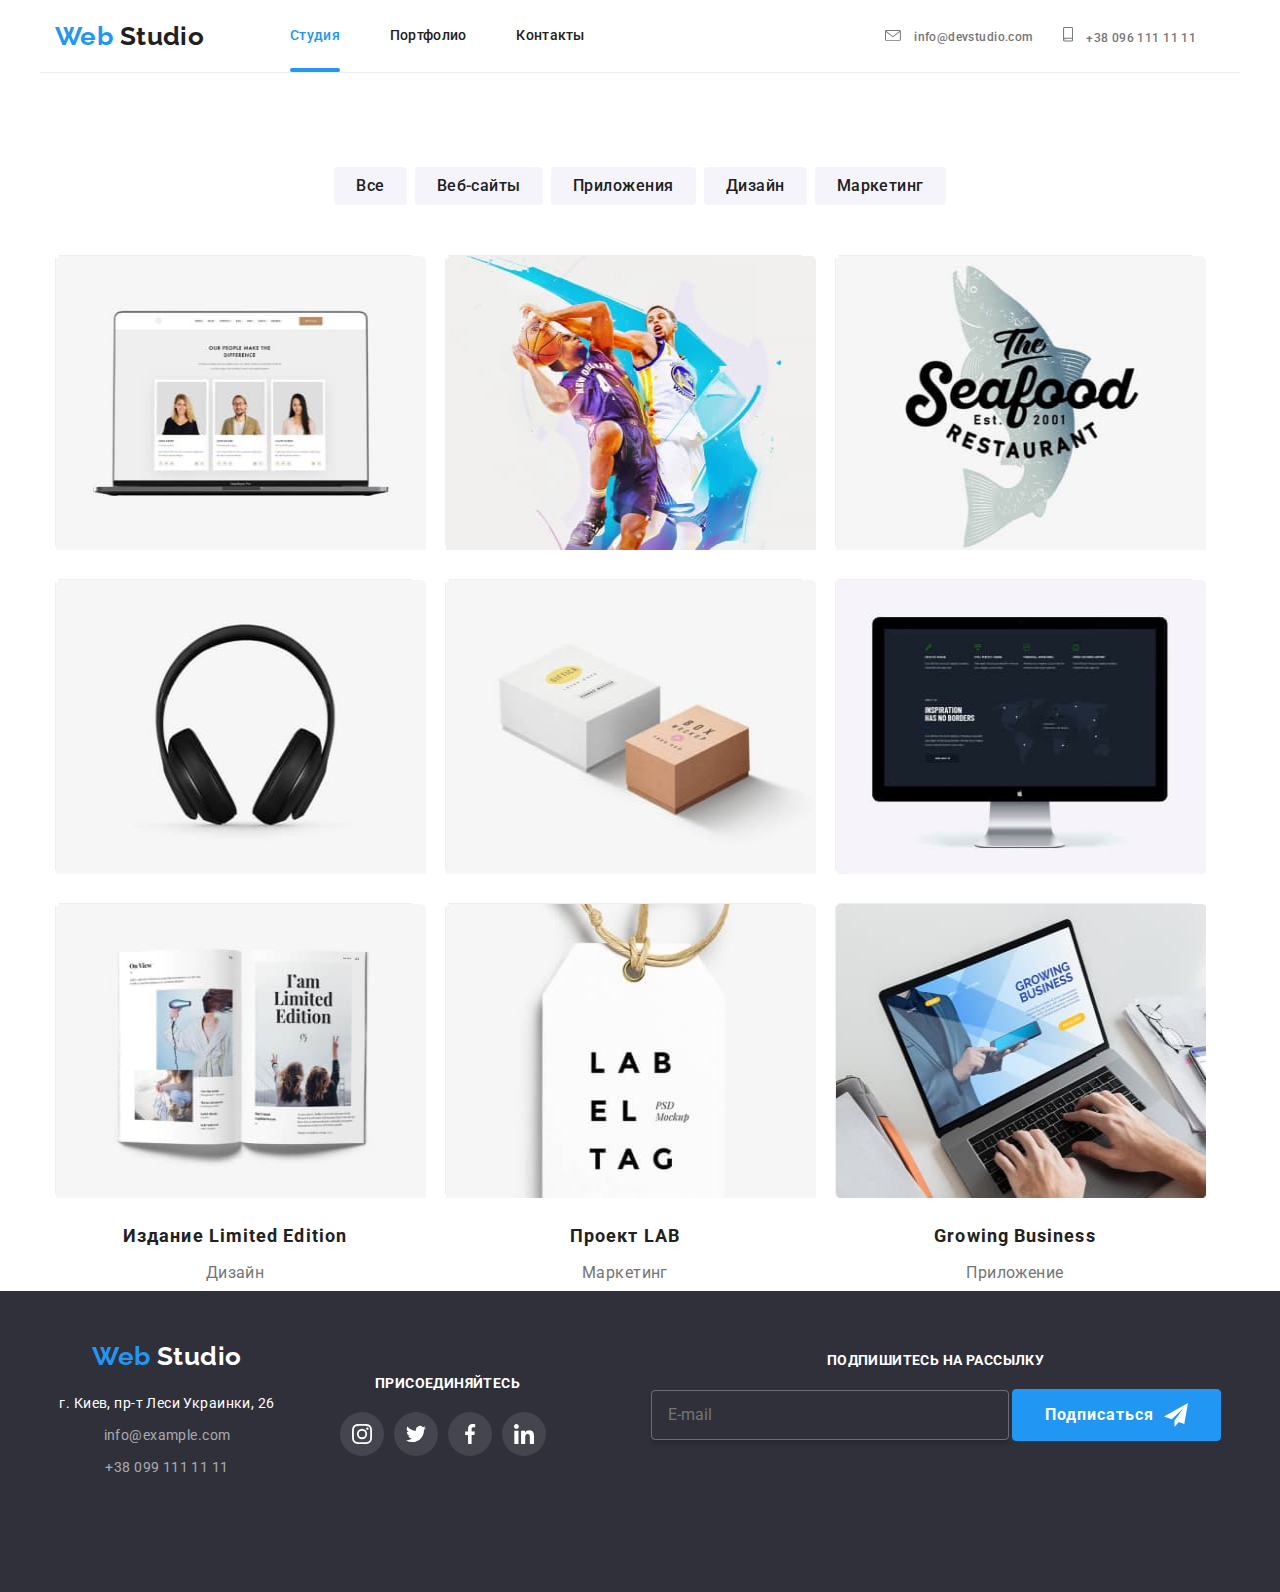
==== portfolio.html @ 48b68327 "Questions1" ====
<!DOCTYPE html>
<html lang="ru">
  <head>
    <meta charset="UTF-8" />
    <meta name="viewport" content="width=device-width, initial-scale=1.0" />
    <title>Document</title>
    <link
      href="https://fonts.googleapis.com/css2?family=Raleway:wght@700&family=Roboto:wght@400;500;700&display=swap"
      rel="stylesheet"
    />
    <link
      rel="stylesheet"
      href="https://cdnjs.cloudflare.com/ajax/libs/modern-normalize/0.6.0/modern-normalize.min.css"
    />
    <link rel="stylesheet" href="./css/main.min.css" />
  </head>
  <body>
    <!--Header-->
    <header>
      <div class="container">
        <a class="logo" href="#" lang="en"
          ><span class="logo-accent">Web</span> Studio</a
        >
        <button class="button-menu" data-menu-button>
          <svg
            width="40"
            height="40"
            aria-label="Кнопка мобильного меню"
            aria-controls="menu-container"
            aria-expanded="false"
          >
            <use class="icon-menu" href="./images/sprite.svg#menu"></use>
            <use class="icon-close" href="./images/sprite.svg#close"></use>
          </svg>
        </button>
        <div class="menu-container" id="menu-container" data-menu>
          <nav class="site-nav">
            <ul class="header-list">
              <li><a href="./index.html" class="link current">Студия</a></li>
              <li><a href="./portfolio.html" class="link">Портфолио</a></li>
              <li><a href="#" class="link">Контакты</a></li>
            </ul>
          </nav>
          <ul class="header-info">
            <li>
              <a href="mailto:info@devstudio.com" class="link-info"
                ><svg class="info-img" width="16" height="11">
                  <use href="./images/sprite.svg#envelope"></use>
                </svg>
                info@devstudio.com</a
              >
            </li>
            <li>
              <a href="tel:+380961111111" class="link-info">
                <svg class="info-img" width="10" height="15">
                  <use href="./images/sprite.svg#smartphone"></use>
                </svg>
                +38 096 111 11 11
              </a>
            </li>
          </ul>
        </div>
      </div>
    </header>
    <main>
      <section class="section">
        <div class="container">
          <!-- Filters -->
          <div class="buttons">
            <button type="button" class="filter-button">Все</button>
            <button type="button" class="filter-button">Веб-сайты</button>
            <button type="button" class="filter-button">Приложения</button>
            <button type="button" class="filter-button">Дизайн</button>
            <button type="button" class="filter-button">Маркетинг</button>
          </div>
          <!-- List -->
          <ul class="project-list">
            <li class="project-item">
              <a href="#">
                <div class="project-wrap">
                  <img
                    src="./images/tehnohryak.jpg"
                    alt=""
                    class="project-img"
                  />
                  <div class="project-hover">
                    <p>
                      Технокряк это современная площадка распространения
                      коронавируса. Компании используют эту платформу для
                      цифрового шпионажа и атак на защищённые сервера
                      конкурентов.
                    </p>
                  </div>
                </div>
                <h3 class="project-name">Технокряк</h3>
                <p class="project-class">Веб-сайт</p></a
              >
            </li>
            <li class="project-item">
              <a href="#">
                <div class="project-wrap">
                  <img src="./images/poster.jpg" alt="" class="project-img" />
                  <div class="project-hover">
                    <p>
                      Классический текст-«рыба» (условный, зачастую
                      бессмысленный текст-заполнитель, вставляемый в макет
                      страницы).
                    </p>
                  </div>
                </div>
                <h3 class="project-name">Постер New Orlean vs Golden Star</h3>
                <p class="project-class">Дизайн</p></a
              >
            </li>
            <li class="project-item">
              <a href="#">
                <div class="project-wrap">
                  <img src="./images/seafood.jpg" alt="" class="project-img" />
                  <div class="project-hover">
                    <p>
                      Lorem ipsum dolor sit amet, eu errem eloquentiam pro.
                      Fuisset platonem postulant eos id, ut mazim legere pri,
                      nostrud debitis no usu.
                    </p>
                  </div>
                </div>
                <h3 class="project-name">Ресторан Seafood</h3>
                <p class="project-class">Приложение</p>
              </a>
            </li>
            <li class="project-item">
              <a href="#">
                <div class="project-wrap">
                  <img src="./images/prime.jpg" alt="" class="project-img" />
                  <div class="project-hover">
                    <p>
                      Reprimique eloquentiam ex has, at rebum tempor nec. Qui
                      molestiae conclusionemque ut. Quo denique theophrastus ea,
                      an his justo deseruisse.
                    </p>
                  </div>
                </div>
                <h3 class="project-name">Проект Prime</h3>
                <p class="project-class">Маркетинг</p></a
              >
            </li>
            <li class="project-item">
              <a href="#">
                <div class="project-wrap">
                  <img src="./images/boxes.jpg" alt="" class="project-img" />
                  <div class="project-hover">
                    <p>
                      Классический текст-«рыба» (условный, зачастую
                      бессмысленный текст-заполнитель, вставляемый в макет
                      страницы).
                    </p>
                  </div>
                </div>
                <h3 class="project-name">Проект Boxes</h3>
                <p class="project-class">Приложение</p></a
              >
            </li>
            <li class="project-item">
              <a href="#">
                <div class="project-wrap">
                  <img src="./images/design.jpg" alt="" class="project-img" />
                  <div class="project-hover">
                    <p>
                      Lorem ipsum dolor sit amet, eu errem eloquentiam pro.
                      Fuisset platonem postulant eos id, ut mazim legere pri,
                      nostrud debitis no usu.
                    </p>
                  </div>
                </div>
                <h3 class="project-name">Inspiration has no Borders</h3>
                <p class="project-class">Веб-сайт</p></a
              >
            </li>
            <li class="project-item">
              <a href="#">
                <div class="project-wrap">
                  <img
                    src="./images/limited-edition.jpg"
                    alt=""
                    class="project-img"
                  />
                  <div class="project-hover">
                    <p>
                      Reprimique eloquentiam ex has, at rebum tempor nec. Qui
                      molestiae conclusionemque ut. Quo denique theophrastus ea,
                      an his justo deseruisse.
                    </p>
                  </div>
                </div>
                <h3 class="project-name">Издание Limited Edition</h3>
                <p class="project-class">Дизайн</p></a
              >
            </li>
            <li class="project-item">
              <a href="#">
                <div class="project-wrap">
                  <img src="./images/lab.jpg" alt="" class="project-img" />
                  <div class="project-hover">
                    <p>
                      Классический текст-«рыба» (условный, зачастую
                      бессмысленный текст-заполнитель, вставляемый в макет
                      страницы).
                    </p>
                  </div>
                </div>
                <h3 class="project-name">Проект LAB</h3>
                <p class="project-class">Маркетинг</p></a
              >
            </li>
            <li class="project-item">
              <a href="#">
                <div class="project-wrap">
                  <img src="./images/desktop.jpg" alt="" class="project-img" />
                  <div class="project-hover">
                    <p>
                      Lorem ipsum dolor sit amet, eu errem eloquentiam pro.
                      Fuisset platonem postulant eos id, ut mazim legere pri,
                      nostrud debitis no usu.
                    </p>
                  </div>
                </div>
                <h3 class="project-name">Growing Business</h3>
                <p class="project-class">Приложение</p></a
              >
            </li>
          </ul>
        </div>
      </section>
    </main>
    <!-- Footer -->
    <footer class="footer">
      <div class="container">
        <div class="footer-list">
          <div class="footer-nav">
            <div class="footer-address">
              <a class="logo logo-secondary" href="" lang="en"
                ><span class="logo-accent">Web</span> Studio</a
              >
              <address class="address">
                <div class="physical-address">
                  г. Киев, пр-т Леси Украинки, 26
                </div>
                <div class="email-address">info@example.com</div>
                <div class="phone-address">+38 099 111 11 11</div>
              </address>
            </div>
            <div class="footer-social">
              <p class="social-title">присоединяйтесь</p>
              <ul class="social-list">
                <li class="social-item">
                  <a href="#" aria-label="Instagram">
                    <svg class="social-img" width="44" height="44">
                      <use href="./images/sprite.svg#instagram"></use>
                    </svg>
                  </a>
                </li>
                <li class="social-item">
                  <a href="#" aria-label="Twitter">
                    <svg class="social-img" width="44" height="44">
                      <use href="./images/sprite.svg#twitter"></use>
                    </svg>
                  </a>
                </li>
                <li class="social-item">
                  <a href="#" aria-label="Facebook">
                    <svg class="social-img" width="44" height="44">
                      <use href="./images/sprite.svg#facebook"></use>
                    </svg>
                  </a>
                </li>
                <li class="social-item">
                  <a href="#" aria-label="LimkedIn"
                    ><svg class="social-img" width="44" height="44">
                      <use href="./images/sprite.svg#linkedin"></use>
                    </svg>
                  </a>
                </li>
              </ul>
            </div>
          </div>
          <div>
            <form>
              <label>
                <p class="social-title">Подпишитесь на рассылку</p>
                <input
                  type="email"
                  name="email"
                  class="signup-input"
                  placeholder="E-mail"
                />
              </label>
              <button type="submit" class="button">
                Подписаться
                <svg class="button-img" height="24" width="24">
                  <use href="./images/sprite.svg#send"></use>
                </svg>
              </button>
            </form>
          </div>
        </div>
      </div>
    </footer>
  </body>
</html>
---- css/main.min.css ----
body{color:#757575;background-color:#ffffff;font-family:Roboto;font-size:14px;font-weight:400;letter-spacing:0.02em}@media screen and (min-width: 1200px){body{letter-spacing:0.03em}}ul{list-style:none;padding:0;margin:0}.container{padding:0 15px;margin:0 auto;text-align:center}@media screen and (min-width: 480px){.container{width:480px}}@media screen and (min-width: 768px){.container{width:768px}}@media screen and (min-width: 1200px){.container{width:1200px}}.section{padding-bottom:60px;padding-top:60px}@media screen and (min-width: 1200px){.section{padding-bottom:94px;padding-top:94px}}.section.activity{padding-top:0}.button{display:-webkit-inline-box;display:-ms-inline-flexbox;display:inline-flex;border-radius:4px;padding:10px 32px;color:#ffffff;background-color:#2196f3;border:1px solid #2196f3;font-weight:700;font-size:16px;line-height:30px;text-align:center;letter-spacing:0.06em;text-decoration:none;-webkit-box-align:center;-ms-flex-align:center;align-items:center;-webkit-transition:color 250ms cubic-bezier(0.4, 0, 0.2, 1),background-color 250ms cubic-bezier(0.4, 0, 0.2, 1);transition:color 250ms cubic-bezier(0.4, 0, 0.2, 1),background-color 250ms cubic-bezier(0.4, 0, 0.2, 1);cursor:pointer}.button:hover,.button:focus{color:#2196f3;background-color:#ffffff}.button-img{display:-webkit-inline-box;display:-ms-inline-flexbox;display:inline-flex;margin-left:10px;fill:currentColor}.logo{color:#212121;text-decoration:none;font-family:Raleway;font-weight:700;font-size:24px;line-height:1.17}@media screen and (min-width: 768px){.logo{margin-right:80px}}@media screen and (min-width: 1200px){.logo{font-size:26px;line-height:1.19;margin-right:86px}}.logo.logo-secondary{color:#ffffff}.logo-accent{color:#2196f3}header{position:relative}header .container{display:-webkit-box;display:-ms-flexbox;display:flex;border-bottom:1px solid #ececec;-webkit-box-align:center;-ms-flex-align:center;align-items:center}@media screen and (max-width: 767px){header .container{-webkit-box-pack:justify;-ms-flex-pack:justify;justify-content:space-between;padding:15px}}.button-menu{display:-webkit-inline-box;display:-ms-inline-flexbox;display:inline-flex;margin:0;padding:0;border:none;background-color:transparent}.button-menu .icon-close{display:none}.button-menu.is-open .icon-close{display:block}.button-menu.is-open .icon-menu{display:none}@media screen and (min-width: 767px){.button-menu{display:none}}.icon-menu:hover{fill:#2196f3}.icon-close:hover{fill:#2196f3}.menu-container{display:-webkit-box;display:-ms-flexbox;display:flex;text-align:center;-webkit-box-align:center;-ms-flex-align:center;align-items:center}.menu-container.is-open{display:block}@media screen and (max-width: 767px){.menu-container{display:none;position:absolute;top:100%;left:0;width:100%;background-color:#fff;padding:60px 0;-webkit-box-shadow:0px 1px 3px rgba(0,0,0,0.16),0px 2px 4px rgba(0,0,0,0.08),0px 4px 8px rgba(0,0,0,0.04);box-shadow:0px 1px 3px rgba(0,0,0,0.16),0px 2px 4px rgba(0,0,0,0.08),0px 4px 8px rgba(0,0,0,0.04)}}@media screen and (max-width: 767px){.header-list li:not(:last-child){margin-bottom:50px}}header .link{display:inline-block;padding:10px 0;font-family:inherit;font-weight:500;font-size:18px;line-height:1.17;letter-spacing:0.02em;color:#212121;text-decoration:none}@media screen and (min-width: 768px){header .link{font-size:14px;line-height:1.14;padding:28px 0}}header .link:hover,header .link:focus{color:#2196f3}.link.current{position:relative;color:#2196f3}.link.current::after{position:absolute;content:"";display:block;bottom:0;width:100%;height:4px;border-radius:2px;background-color:#2196f3}header .link-info{font-family:inherit;font-weight:500;font-size:18px;line-height:1.17;color:#757575;text-decoration:none}@media screen and (min-width: 768px){header .link-info{font-size:12px;line-height:1.17}}header .link-info:hover,header .link-info:focus{color:#2196f3}.info-img{margin-right:10px;fill:currentColor}@media screen and (min-width: 768px){.header-info{text-align:left}}@media screen and (max-width: 767px){.header-info{margin-top:60px}.header-info li:not(:first-child){margin-top:16px}}@media screen and (min-width: 1200px){.header-info{display:-webkit-box;display:-ms-flexbox;display:flex;-webkit-box-align:center;-ms-flex-align:center;align-items:center}.header-info li:not(:last-child){margin-right:30px}}@media screen and (min-width: 768px){.header-list{display:-webkit-box;display:-ms-flexbox;display:flex}.header-list li:not(:last-child){margin-right:50px}}.site-nav{-webkit-box-align:center;-ms-flex-align:center;align-items:center}@media screen and (min-width: 768px){.site-nav{margin-right:80px}}@media screen and (min-width: 1200px){.site-nav{margin-right:300px}}.hero{text-align:center;display:-webkit-box;display:-ms-flexbox;display:flex;-webkit-box-pack:center;-ms-flex-pack:center;justify-content:center}.overlay{max-width:1600px;height:400px;padding:118px 60px;background-image:-webkit-gradient(linear, left top, left bottom, from(rgba(47,48,58,0.8)), to(rgba(47,48,58,0.8))),url("../images/hero-mobile.jpg");background-image:linear-gradient(rgba(47,48,58,0.8), rgba(47,48,58,0.8)),url("../images/hero-mobile.jpg");background-repeat:no-repeat;background-position:center;background-size:cover}@media screen and (min-device-pixel-ratio: 2), screen and (-webkit-min-device-pixel-ratio: 2), screen and (min-resolution: 192dpi), screen and (min-resolution: 2dppx){.overlay{background-image:-webkit-gradient(linear, left top, left bottom, from(rgba(47,48,58,0.8)), to(rgba(47,48,58,0.8))),url("../images/hero-mobile@2x.jpg");background-image:linear-gradient(rgba(47,48,58,0.8), rgba(47,48,58,0.8)),url("../images/hero-mobile@2x.jpg")}}@media screen and (min-width: 768px){.overlay{background-image:-webkit-gradient(linear, left top, left bottom, from(rgba(47,48,58,0.8)), to(rgba(47,48,58,0.8))),url("../images/hero-tablet.jpg");background-image:linear-gradient(rgba(47,48,58,0.8), rgba(47,48,58,0.8)),url("../images/hero-tablet.jpg")}}@media screen and (min-device-pixel-ratio: 2), screen and (-webkit-min-device-pixel-ratio: 2), screen and (min-resolution: 192dpi), screen and (min-resolution: 2dppx){.overlay{background-image:-webkit-gradient(linear, left top, left bottom, from(rgba(47,48,58,0.8)), to(rgba(47,48,58,0.8))),url("../images/hero-tablet@2x.jpg");background-image:linear-gradient(rgba(47,48,58,0.8), rgba(47,48,58,0.8)),url("../images/hero-tablet@2x.jpg")}}@media screen and (min-width: 1200px){.overlay{height:600px;padding:200px 237px;background-image:-webkit-gradient(linear, left top, left bottom, from(rgba(47,48,58,0.8)), to(rgba(47,48,58,0.8))),url("../images/hero-desktop.jpg");background-image:linear-gradient(rgba(47,48,58,0.8), rgba(47,48,58,0.8)),url("../images/hero-desktop.jpg")}}@media screen and (min-device-pixel-ratio: 2), screen and (-webkit-min-device-pixel-ratio: 2), screen and (min-resolution: 192dpi), screen and (min-resolution: 2dppx){.overlay{background-image:-webkit-gradient(linear, left top, left bottom, from(rgba(47,48,58,0.8)), to(rgba(47,48,58,0.8))),url("../images/hero-desktop@2x.jpg");background-image:linear-gradient(rgba(47,48,58,0.8), rgba(47,48,58,0.8)),url("../images/hero-desktop@2x.jpg")}}.hero-title{margin-top:0;margin-bottom:30px;font-weight:900;font-size:26px;line-height:1.62;letter-spacing:0.06em;text-transform:uppercase;color:#ffffff}@media screen and (min-width: 1200px){.hero-title{font-size:44px;line-height:1.36}}.main-advantage-title{position:absolute;width:1px;height:1px;margin:-1px;border:0;padding:0;clip:rect(0 0 0 0);overflow:hidden}.advantage-list{margin:-15px}@media screen and (min-width: 768px){.advantage-list{display:-webkit-box;display:-ms-flexbox;display:flex;-ms-flex-wrap:wrap;flex-wrap:wrap}}.advantage-item{text-align:center;margin:15px}@media screen and (min-width: 768px){.advantage-item{text-align:start;width:calc((100% - 4 * 15px) / 2)}}@media screen and (min-width: 1200px){.advantage-item{width:calc((100% - 8 * 15px) / 4)}}.advantage-frame{display:-webkit-box;display:-ms-flexbox;display:flex;margin-bottom:30px;width:270px;height:120px;background:#f5f4fa;-webkit-box-pack:center;-ms-flex-pack:center;justify-content:center;-webkit-box-align:center;-ms-flex-align:center;align-items:center}.advantage-title{margin-top:0;margin-bottom:10px;font-weight:700;font-size:inherit;line-height:1.14;text-transform:uppercase;color:#212121}.advantage-text{margin-top:0;margin-bottom:0;line-height:1.71}.section.activity{display:none}@media screen and (min-width: 1200px){.section.activity{display:block}}.activity-main-title{margin-top:0;margin-bottom:50px;font-weight:700;font-size:36px;line-height:1.17;text-align:center;color:#212121}.activity-list{display:-webkit-box;display:-ms-flexbox;display:flex}.activity-item{position:relative}.activity-item:not(:last-child){margin-right:30px}.activity-overlay{position:absolute;bottom:0px;width:100%;height:70px;background-color:rgba(47,48,58,0.8)}.activity-title{position:absolute;top:50%;left:50%;margin:0;-webkit-transform:translate(-50%, -50%);transform:translate(-50%, -50%);width:205px;font-weight:700;font-size:inherit;line-height:1.14;text-align:center;text-transform:uppercase;color:#ffffff}.section.team{background-color:#f5f4fa}.team-title{margin-top:0;margin-bottom:30px;font-weight:700;font-size:28px;line-height:1.18;text-align:center;color:#212121}@media screen and (min-width: 1200px){.team-title{margin-bottom:50px;font-size:36px;line-height:1.17}}.team-list{display:-webkit-box;display:-ms-flexbox;display:flex;-ms-flex-wrap:wrap;flex-wrap:wrap}.team-item{width:450px;height:320px;background:#ffffff;-webkit-box-shadow:0px 2px 1px rgba(0,0,0,0.2),0px 1px 1px rgba(0,0,0,0.14),0px 1px 3px rgba(0,0,0,0.12);box-shadow:0px 2px 1px rgba(0,0,0,0.2),0px 1px 1px rgba(0,0,0,0.14),0px 1px 3px rgba(0,0,0,0.12)}@media screen and (min-width: 768px){.team-item{width:354px}}@media screen and (min-width: 1200px){.team-item{width:270px;height:260px}}@media screen and (max-width: 1199px){.team-item{margin-bottom:30px}}.team-item:not(:last-child){margin-right:30px}.team-img{display:block;margin-bottom:30px;height:100%;width:100%;-o-object-fit:cover;object-fit:cover}.team-name{margin-top:0;margin-bottom:10px;font-weight:500;font-size:16px;line-height:1.19;color:#212121}.team-profession{margin-top:0;margin-bottom:16px;font-size:16px;line-height:1.19}.social-img{fill:#757575;border-radius:50%;-webkit-transition:fill 250ms cubic-bezier(0.4, 0, 0.2, 1),background-color 250ms cubic-bezier(0.4, 0, 0.2, 1);transition:fill 250ms cubic-bezier(0.4, 0, 0.2, 1),background-color 250ms cubic-bezier(0.4, 0, 0.2, 1)}.social-img:hover{fill:#ffffff;background-color:#2196f3}.social-list{display:-webkit-box;display:-ms-flexbox;display:flex;-webkit-box-pack:center;-ms-flex-pack:center;justify-content:center}.clients-title{margin-top:0;margin-bottom:30px;font-size:28px;line-height:1.18;text-align:center;color:#212121}@media screen and (min-width: 1200px){.clients-title{margin-bottom:50px;font-size:36px;line-height:1.17}}.client-list{display:-webkit-box;display:-ms-flexbox;display:flex;-ms-flex-wrap:wrap;flex-wrap:wrap;margin:-15px}.client-item{color:#afb1b8;border:1px solid #afb1b8;border-radius:4px;-webkit-transition:border-radius 250ms cubic-bezier(0.4, 0, 0.2, 1);transition:border-radius 250ms cubic-bezier(0.4, 0, 0.2, 1);margin:15px}@media screen and (max-width: 767px){.client-item{width:calc((100% - 4 * 15px) / 2)}}@media screen and (min-width: 768px) and (max-width: 1200px){.client-item{width:calc((100% - 6 * 15px) / 3)}}@media screen and (min-width: 1200px){.client-item{margin:0}}.client-item:hover{border:1px solid #2196f3}@media screen and (min-width: 1200px){.client-item:not(:last-child){margin-right:30px}}.client-link{color:#afb1b8}.client-img{fill:#afb1b8;-webkit-transition:fill 250ms cubic-bezier(0.4, 0, 0.2, 1);transition:fill 250ms cubic-bezier(0.4, 0, 0.2, 1)}.client-img:hover{fill:#2196f3}.buttons{margin-bottom:50px;display:-webkit-box;display:-ms-flexbox;display:flex;-ms-flex-wrap:wrap;flex-wrap:wrap;-webkit-box-pack:start;-ms-flex-pack:start;justify-content:start}@media screen and (min-width: 768px){.buttons{-webkit-box-pack:center;-ms-flex-pack:center;justify-content:center}}.filter-button:not(:last-child){margin-right:8px}.filter-button{display:block;padding:6px 22px;font-weight:500;font-size:16px;line-height:1.63;text-align:center;letter-spacing:0.03em;color:#212121;background:#f5f4fa;border:none;border-radius:4px;-webkit-transition:background-color 250ms cubic-bezier(0.4, 0, 0.2, 1),color 250ms cubic-bezier(0.4, 0, 0.2, 1);transition:background-color 250ms cubic-bezier(0.4, 0, 0.2, 1),color 250ms cubic-bezier(0.4, 0, 0.2, 1)}@media screen and (max-width: 767px){.filter-button{margin-bottom:10px}}.filter-button:focus,.filter-button:hover{color:#ffffff;background-color:#2196f3}.project-list{display:-webkit-box;display:-ms-flexbox;display:flex;-ms-flex-wrap:wrap;flex-wrap:wrap}.project-item{width:450x;height:294px;border:1px solid #eeeeee;border-radius:5px;-webkit-transition:-webkit-box-shadow 250ms cubic-bezier(0.4, 0, 0.2, 1);transition:-webkit-box-shadow 250ms cubic-bezier(0.4, 0, 0.2, 1);transition:box-shadow 250ms cubic-bezier(0.4, 0, 0.2, 1);transition:box-shadow 250ms cubic-bezier(0.4, 0, 0.2, 1), -webkit-box-shadow 250ms cubic-bezier(0.4, 0, 0.2, 1)}@media screen and (min-width: 768px){.project-item{width:calc((100% - 4 * 15px) / 2)}}@media screen and (min-width: 1200px){.project-item{width:calc((100% - 6 * 15px) / 3)}}.project-item:hover{-webkit-box-shadow:1px 4px 6px rgba(0,0,0,0.16),0px 4px 4px rgba(0,0,0,0.06),0px 1px 1px rgba(0,0,0,0.12);box-shadow:1px 4px 6px rgba(0,0,0,0.16),0px 4px 4px rgba(0,0,0,0.06),0px 1px 1px rgba(0,0,0,0.12)}.project-item:not(:nth-child(3n)){margin-right:30px}.project-item:not(:nth-last-child(-n+3)){margin-bottom:30px}.filter-button{font-weight:500;font-size:16px;line-height:1.63;text-align:center;color:#212121;cursor:pointer}.project-item a{text-decoration:none}.project-img{width:370px;height:294px}.project-hover p{margin:0px;font-size:18px;line-height:1.56;color:#ffffff}.project-wrap{position:relative;margin-bottom:20px;width:370px;height:294px;overflow:hidden}.project-hover{position:absolute;bottom:0px;width:100%;height:100%;padding:63px 23px;background-color:rgba(33,150,243,0.9);-webkit-transform:translateY(100%);transform:translateY(100%);-webkit-transition:-webkit-transform 250ms cubic-bezier(0.4, 0, 0.2, 1);transition:-webkit-transform 250ms cubic-bezier(0.4, 0, 0.2, 1);transition:transform 250ms cubic-bezier(0.4, 0, 0.2, 1);transition:transform 250ms cubic-bezier(0.4, 0, 0.2, 1), -webkit-transform 250ms cubic-bezier(0.4, 0, 0.2, 1)}.project-item:hover .project-hover{-webkit-transform:translateY(0);transform:translateY(0)}.project-name{margin-top:0;margin-bottom:4px;font-weight:700;font-size:18px;line-height:2;letter-spacing:0.06em;color:#212121}.project-class{margin-top:0;margin-bottom:20px;font-size:16px;line-height:1.88;color:#757575}.backdrop{position:fixed;top:0px;left:0px;width:100%;height:100%;background:rgba(0,0,0,0.2);opacity:1;-webkit-transition:opacity 250ms cubic-bezier(0.4, 0, 0.2, 1);transition:opacity 250ms cubic-bezier(0.4, 0, 0.2, 1);overflow-y:scroll}.backdrop.is-hidden{opacity:0;pointer-events:none}.backdrop.is-hidden .modal{-webkit-transform:translate(-50%, -50%) scale(1.2);transform:translate(-50%, -50%) scale(1.2)}.modal{position:absolute;display:-webkit-box;display:-ms-flexbox;display:flex;-webkit-box-orient:vertical;-webkit-box-direction:normal;-ms-flex-direction:column;flex-direction:column;-webkit-box-align:center;-ms-flex-align:center;align-items:center;top:50%;left:50%;-webkit-transform:translate(-50%, -50%) scale(1);transform:translate(-50%, -50%) scale(1);-webkit-transition:-webkit-transform 250ms cubic-bezier(0.4, 0, 0.2, 1);transition:-webkit-transform 250ms cubic-bezier(0.4, 0, 0.2, 1);transition:transform 250ms cubic-bezier(0.4, 0, 0.2, 1);transition:transform 250ms cubic-bezier(0.4, 0, 0.2, 1), -webkit-transform 250ms cubic-bezier(0.4, 0, 0.2, 1);padding:40px;width:450px;height:609px;background:#ffffff;-webkit-box-shadow:0px 2px 1px rgba(0,0,0,0.2),0px 1px 1px rgba(0,0,0,0.14),0px 1px 3px rgba(0,0,0,0.12);box-shadow:0px 2px 1px rgba(0,0,0,0.2),0px 1px 1px rgba(0,0,0,0.14),0px 1px 3px rgba(0,0,0,0.12);border-radius:4px}@media screen and (min-width: 1200px){.modal{width:528px;height:581px}}.button-close{position:absolute;top:8px;right:8px;background-color:#fff;height:30px;width:30px;padding:0;border-radius:50%;border:1px solid white;-webkit-box-shadow:0px 2px 1px rgba(0,0,0,0.2),0px 1px 1px rgba(0,0,0,0.14),0px 1px 3px rgba(0,0,0,0.12);box-shadow:0px 2px 1px rgba(0,0,0,0.2),0px 1px 1px rgba(0,0,0,0.14),0px 1px 3px rgba(0,0,0,0.12);cursor:pointer}.button-close:hover{fill:#2196f3}.modal-title{text-align:center;font-weight:700;font-size:20px;line-height:1.5;color:#212121;margin:0px 0px 30px}@media screen and (min-width: 1200px){.modal-title{line-height:1.15}}.form-field{position:relative;width:100%;margin-bottom:28px}.form-input{width:100%;padding:12px 42px;border:1px solid rgba(33,33,33,0.2);border-radius:4px;font-size:14px;line-height:1.14;letter-spacing:0.01em;cursor:pointer;color:#757575}.form-field:focus-within .form-input{border-color:#2196f3;outline:1px solid #2196f3}.modal-img{position:absolute;top:11px;left:16px}.form-field:focus-within .modal-img{fill:#2196f3}.form-label{position:absolute;top:12px;left:42px;-webkit-transition:-webkit-transform 250ms cubic-bezier(0.4, 0, 0.2, 1);transition:-webkit-transform 250ms cubic-bezier(0.4, 0, 0.2, 1);transition:transform 250ms cubic-bezier(0.4, 0, 0.2, 1);transition:transform 250ms cubic-bezier(0.4, 0, 0.2, 1), -webkit-transform 250ms cubic-bezier(0.4, 0, 0.2, 1)}.form-field:focus-within .form-label{-webkit-transform:translate(-26px, -32px);transform:translate(-26px, -32px);color:#2196f3}.form-input:not(:placeholder-shown)+.form-label{-webkit-transform:translate(-26px, -32px);transform:translate(-26px, -32px);color:#2196f3}.comment-area{width:370px;height:120px;margin-bottom:20px;resize:none;border-radius:4px;padding:12px 16px;cursor:pointer}@media screen and (min-width: 1200px){.comment-area{width:448px}}.comment-area:focus-within{outline:2px solid #2196f3}.comment-field{position:relative}.comment-label{position:absolute;top:12px;left:16px;color:#757575;-webkit-transition:-webkit-transform 250ms cubic-bezier(0.4, 0, 0.2, 1);transition:-webkit-transform 250ms cubic-bezier(0.4, 0, 0.2, 1);transition:transform 250ms cubic-bezier(0.4, 0, 0.2, 1);transition:transform 250ms cubic-bezier(0.4, 0, 0.2, 1), -webkit-transform 250ms cubic-bezier(0.4, 0, 0.2, 1)}.comment-field:focus-within .comment-label{-webkit-transform:translateY(-32px);transform:translateY(-32px);color:#2196f3}.comment-area:not(:placeholder-shown)+.comment-label{-webkit-transform:translateY(-32px);transform:translateY(-32px);color:#2196f3}.agreement{display:-webkit-box;display:-ms-flexbox;display:flex;-webkit-box-align:center;-ms-flex-align:center;align-items:center;margin-bottom:30px;font-size:12px;line-height:1.17px}.checkbox{position:absolute;width:1px;height:1px;margin:-1px;border:0;padding:0;clip:rect(0 0 0 0);overflow:hidden}.checkbox-icon{display:inline-block;width:15px;height:15px;border:2px solid #212121;border-radius:4px;margin-right:8px}.checkbox:checked+.checkbox-icon{border-color:#2196f3;background-color:#2196f3;background-image:url(../images/check.svg);background-size:contain;background-origin:border-box}.agreement-link{color:#2196f3;margin-left:3px}.footer{background-color:#2f303a}footer .logo{margin-right:0}footer .container{padding-bottom:24px;display:-webkit-box;display:-ms-flexbox;display:flex;-webkit-box-align:center;-ms-flex-align:center;align-items:center;-webkit-box-pack:center;-ms-flex-pack:center;justify-content:center}.footer-list{text-align:center;padding:48px 0px 28px}@media screen and (min-width: 1200px){.footer-list{display:-webkit-box;display:-ms-flexbox;display:flex;-webkit-box-align:baseline;-ms-flex-align:baseline;align-items:baseline}}.address{display:block;font-style:normal;text-align:center;font-weight:400;line-height:1.71;letter-spacing:0.03em;color:rgba(255,255,255,0.6)}.physical-address{color:#ffffff;margin-top:20px;margin-bottom:8px}.social-title{font-weight:700;font-size:14px;line-height:1.14;text-transform:uppercase;color:#ffffff;margin-bottom:20px}.footer-social{margin-bottom:60px}@media screen and (min-width: 1200px){.footer-social{margin-right:95px}}.footer-social .social-img{margin-right:10px;fill:#ffffff;background-color:rgba(255,255,255,0.1);border-radius:50%}.email-address{margin-bottom:8px}.footer-address{margin-bottom:60px}@media screen and (min-width: 768px){.footer-address{margin-right:65px}}.social-list{display:-webkit-box;display:-ms-flexbox;display:flex;-webkit-box-pack:center;-ms-flex-pack:center;justify-content:center}.signup-input{width:450px;padding:14px 16px;margin-bottom:20px;font-size:16px;line-height:1.25;color:rgba(255,255,255,0.6);background-color:inherit;border:1px solid rgba(255,255,255,0.3);-webkit-box-shadow:0px 4px 4px rgba(0,0,0,0.15);box-shadow:0px 4px 4px rgba(0,0,0,0.15);border-radius:4px}@media screen and (max-width: 1199px){.signup-input{display:block}}@media screen and (min-width: 1200px){.signup-input{width:358px}}.signup-input:hover,.signup-input:focus{outline:none}@media screen and (min-width: 768px){.footer-nav{display:-webkit-box;display:-ms-flexbox;display:flex;-webkit-box-align:center;-ms-flex-align:center;align-items:center}}
/*# sourceMappingURL=main.min.css.map */
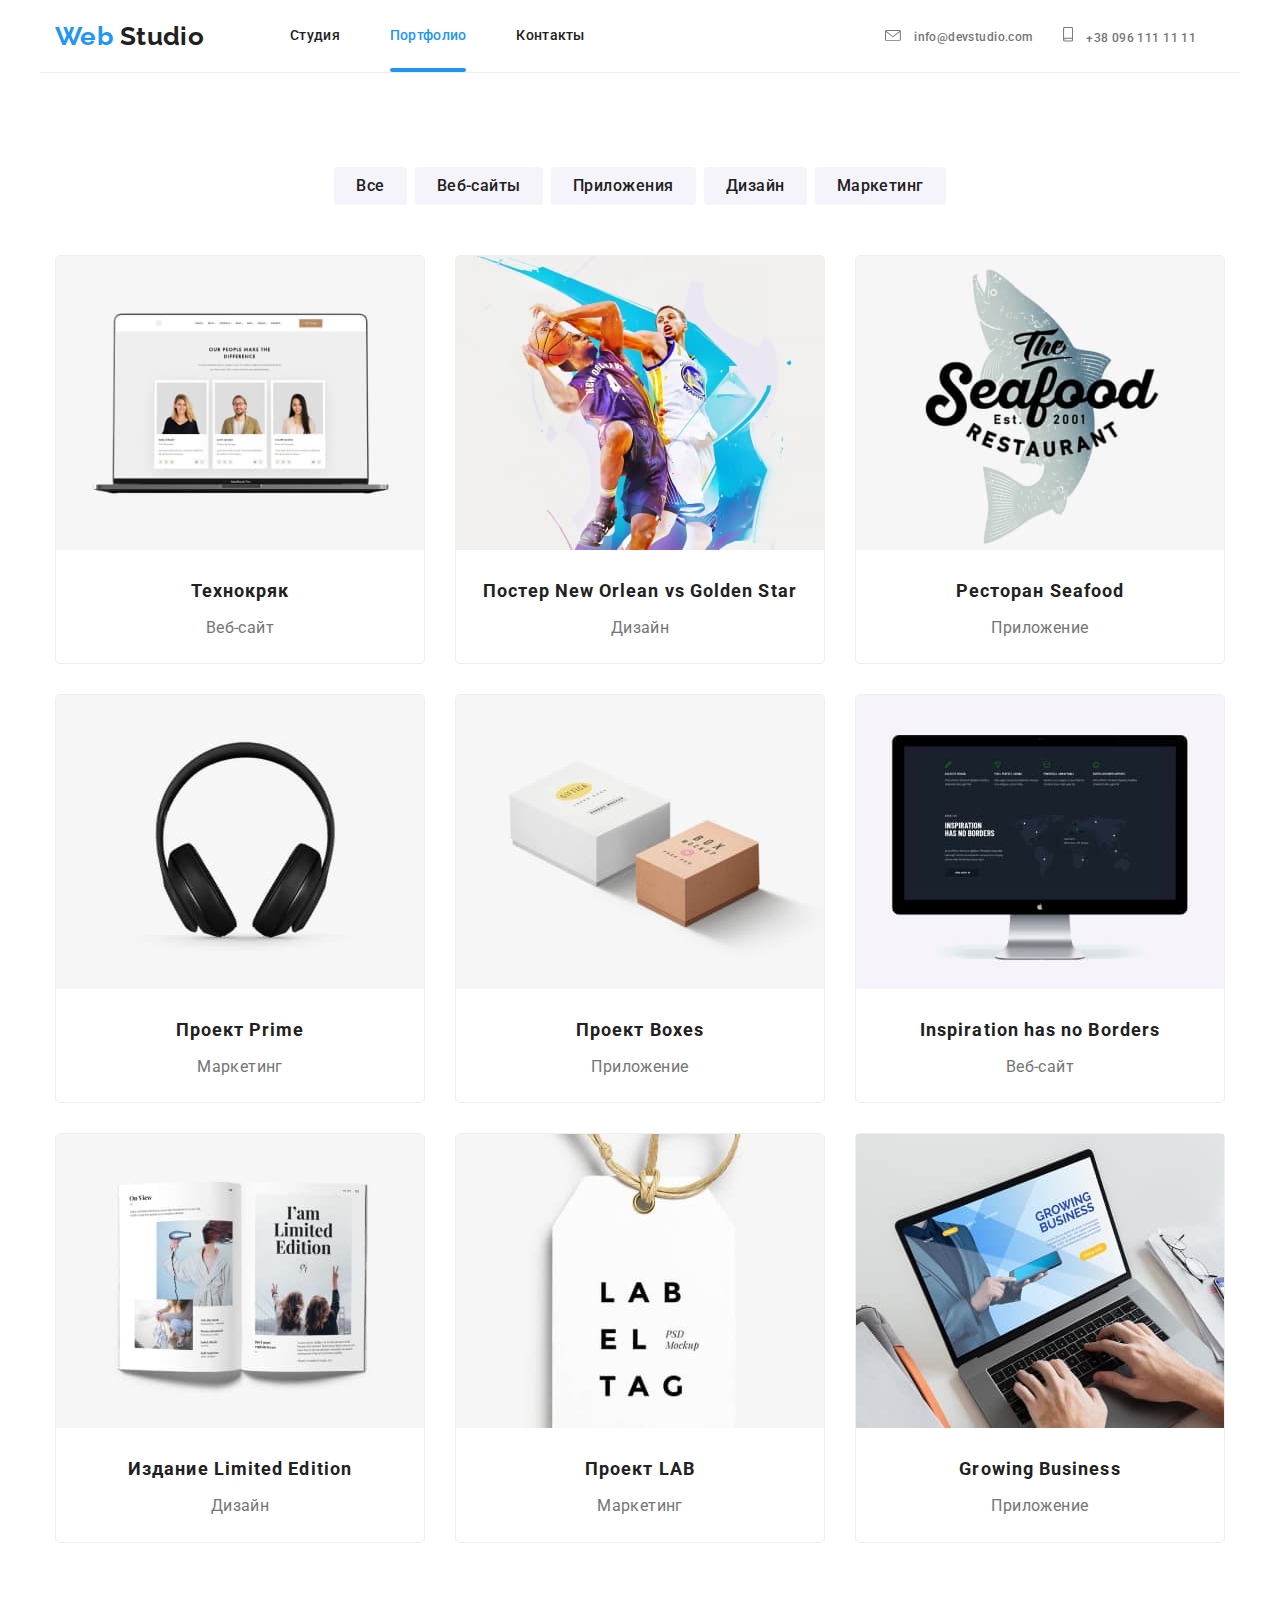
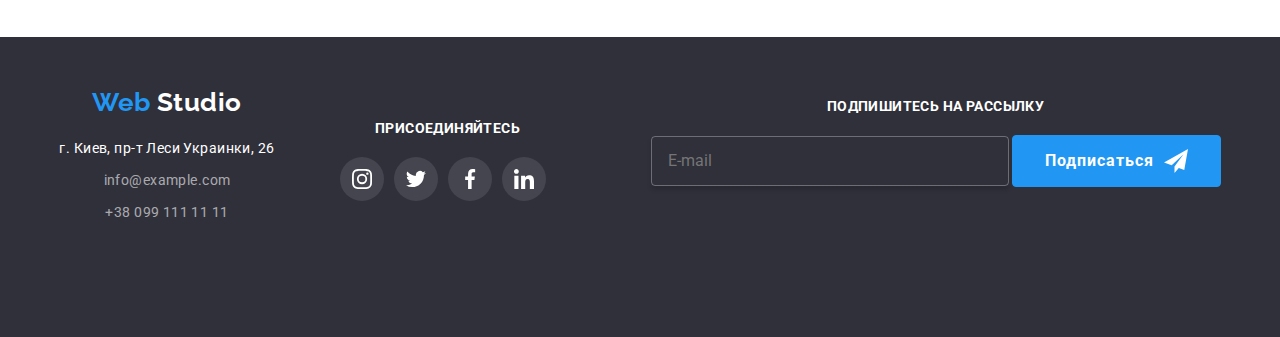
==== commit a766ef46: "Draft1" ====
--- a/portfolio.html
+++ b/portfolio.html
@@ -36,8 +36,10 @@
         <div class="menu-container" id="menu-container" data-menu>
           <nav class="site-nav">
             <ul class="header-list">
-              <li><a href="./index.html" class="link current">Студия</a></li>
-              <li><a href="./portfolio.html" class="link">Портфолио</a></li>
+              <li><a href="./index.html" class="link">Студия</a></li>
+              <li>
+                <a href="./portfolio.html" class="link current">Портфолио</a>
+              </li>
               <li><a href="#" class="link">Контакты</a></li>
             </ul>
           </nav>
@@ -79,9 +81,15 @@
               <a href="#">
                 <div class="project-wrap">
                   <img
+                    srcset="
+                      ./images/tehnohryak.jpg     370w,
+                      ./images/tehnohryak@2x.jpg  740w,
+                      ./images/tehnohryak@3x.jpg 1110w
+                    "
                     src="./images/tehnohryak.jpg"
                     alt=""
                     class="project-img"
+                    sizes="(min-width:1200px) 25vw, (min-width:768) 50w, 100vw"
                   />
                   <div class="project-hover">
                     <p>
@@ -99,7 +107,17 @@
             <li class="project-item">
               <a href="#">
                 <div class="project-wrap">
-                  <img src="./images/poster.jpg" alt="" class="project-img" />
+                  <img
+                    srcset="
+                      ./images/poster.jpg     370w,
+                      ./images/poster@2x.jpg  740w,
+                      ./images/poster@3x.jpg 1110w
+                    "
+                    src="./images/poster.jpg"
+                    alt=""
+                    class="project-img"
+                    sizes="(min-width:1200px) 25vw, (min-width:768) 50w, 100vw"
+                  />
                   <div class="project-hover">
                     <p>
                       Классический текст-«рыба» (условный, зачастую
@@ -115,7 +133,17 @@
             <li class="project-item">
               <a href="#">
                 <div class="project-wrap">
-                  <img src="./images/seafood.jpg" alt="" class="project-img" />
+                  <img
+                    srcset="
+                      ./images/seafood.jpg     370w,
+                      ./images/seafood@2x.jpg  740w,
+                      ./images/seafood@3x.jpg 1110w
+                    "
+                    src="./images/seafood.jpg"
+                    alt=""
+                    class="project-img"
+                    sizes="(min-width:1200px) 25vw, (min-width:768) 50w, 100vw"
+                  />
                   <div class="project-hover">
                     <p>
                       Lorem ipsum dolor sit amet, eu errem eloquentiam pro.
@@ -131,7 +159,17 @@
             <li class="project-item">
               <a href="#">
                 <div class="project-wrap">
-                  <img src="./images/prime.jpg" alt="" class="project-img" />
+                  <img
+                    srcset="
+                      ./images/prime.jpg     370w,
+                      ./images/prime@2x.jpg  740w,
+                      ./images/prime@3x.jpg 1110w
+                    "
+                    src="./images/prime.jpg"
+                    alt=""
+                    class="project-img"
+                    sizes="(min-width:1200px) 25vw, (min-width:768) 50w, 100vw"
+                  />
                   <div class="project-hover">
                     <p>
                       Reprimique eloquentiam ex has, at rebum tempor nec. Qui
@@ -147,7 +185,17 @@
             <li class="project-item">
               <a href="#">
                 <div class="project-wrap">
-                  <img src="./images/boxes.jpg" alt="" class="project-img" />
+                  <img
+                    srcset="
+                      ./images/boxes.jpg     370w,
+                      ./images/boxes@2x.jpg  740w,
+                      ./images/boxes@3x.jpg 1110w
+                    "
+                    src="./images/boxes.jpg"
+                    alt=""
+                    class="project-img"
+                    sizes="(min-width:1200px) 25vw, (min-width:768) 50w, 100vw"
+                  />
                   <div class="project-hover">
                     <p>
                       Классический текст-«рыба» (условный, зачастую
@@ -163,7 +211,17 @@
             <li class="project-item">
               <a href="#">
                 <div class="project-wrap">
-                  <img src="./images/design.jpg" alt="" class="project-img" />
+                  <img
+                    srcset="
+                      ./images/design.jpg     370w,
+                      ./images/design@2x.jpg  740w,
+                      ./images/design@3x.jpg 1110w
+                    "
+                    src="./images/design.jpg"
+                    alt=""
+                    class="project-img"
+                    sizes="(min-width:1200px) 25vw, (min-width:768) 50w, 100vw"
+                  />
                   <div class="project-hover">
                     <p>
                       Lorem ipsum dolor sit amet, eu errem eloquentiam pro.
@@ -180,9 +238,15 @@
               <a href="#">
                 <div class="project-wrap">
                   <img
+                    srcset="
+                      ./images/limited-edition.jpg     370w,
+                      ./images/limited-edition@2x.jpg  740w,
+                      ./images/limited-edition@3x.jpg 1110w
+                    "
                     src="./images/limited-edition.jpg"
                     alt=""
                     class="project-img"
+                    sizes="(min-width:1200px) 25vw, (min-width:768) 50w, 100vw"
                   />
                   <div class="project-hover">
                     <p>
@@ -199,7 +263,17 @@
             <li class="project-item">
               <a href="#">
                 <div class="project-wrap">
-                  <img src="./images/lab.jpg" alt="" class="project-img" />
+                  <img
+                    srcset="
+                      ./images/lab.jpg     370w,
+                      ./images/lab@2x.jpg  740w,
+                      ./images/lab@3x.jpg 1110w
+                    "
+                    src="./images/lab.jpg"
+                    alt=""
+                    class="project-img"
+                    sizes="(min-width:1200px) 25vw, (min-width:768) 50w, 100vw"
+                  />
                   <div class="project-hover">
                     <p>
                       Классический текст-«рыба» (условный, зачастую
@@ -215,7 +289,17 @@
             <li class="project-item">
               <a href="#">
                 <div class="project-wrap">
-                  <img src="./images/desktop.jpg" alt="" class="project-img" />
+                  <img
+                    srcset="
+                      ./images/desktop.jpg     370w,
+                      ./images/desktop@2x.jpg  740w,
+                      ./images/desktop@3x.jpg 1110w
+                    "
+                    src="./images/desktop.jpg"
+                    alt=""
+                    class="project-img"
+                    sizes="(min-width:1200px) 25vw, (min-width:768) 50w, 100vw"
+                  />
                   <div class="project-hover">
                     <p>
                       Lorem ipsum dolor sit amet, eu errem eloquentiam pro.
@@ -305,5 +389,6 @@
         </div>
       </div>
     </footer>
+    <script src="./js/menu.js"></script>
   </body>
 </html>
--- a/css/main.min.css
+++ b/css/main.min.css
@@ -1,2 +1,2 @@
-body{color:#757575;background-color:#ffffff;font-family:Roboto;font-size:14px;font-weight:400;letter-spacing:0.02em}@media screen and (min-width: 1200px){body{letter-spacing:0.03em}}ul{list-style:none;padding:0;margin:0}.container{padding:0 15px;margin:0 auto;text-align:center}@media screen and (min-width: 480px){.container{width:480px}}@media screen and (min-width: 768px){.container{width:768px}}@media screen and (min-width: 1200px){.container{width:1200px}}.section{padding-bottom:60px;padding-top:60px}@media screen and (min-width: 1200px){.section{padding-bottom:94px;padding-top:94px}}.section.activity{padding-top:0}.button{display:-webkit-inline-box;display:-ms-inline-flexbox;display:inline-flex;border-radius:4px;padding:10px 32px;color:#ffffff;background-color:#2196f3;border:1px solid #2196f3;font-weight:700;font-size:16px;line-height:30px;text-align:center;letter-spacing:0.06em;text-decoration:none;-webkit-box-align:center;-ms-flex-align:center;align-items:center;-webkit-transition:color 250ms cubic-bezier(0.4, 0, 0.2, 1),background-color 250ms cubic-bezier(0.4, 0, 0.2, 1);transition:color 250ms cubic-bezier(0.4, 0, 0.2, 1),background-color 250ms cubic-bezier(0.4, 0, 0.2, 1);cursor:pointer}.button:hover,.button:focus{color:#2196f3;background-color:#ffffff}.button-img{display:-webkit-inline-box;display:-ms-inline-flexbox;display:inline-flex;margin-left:10px;fill:currentColor}.logo{color:#212121;text-decoration:none;font-family:Raleway;font-weight:700;font-size:24px;line-height:1.17}@media screen and (min-width: 768px){.logo{margin-right:80px}}@media screen and (min-width: 1200px){.logo{font-size:26px;line-height:1.19;margin-right:86px}}.logo.logo-secondary{color:#ffffff}.logo-accent{color:#2196f3}header{position:relative}header .container{display:-webkit-box;display:-ms-flexbox;display:flex;border-bottom:1px solid #ececec;-webkit-box-align:center;-ms-flex-align:center;align-items:center}@media screen and (max-width: 767px){header .container{-webkit-box-pack:justify;-ms-flex-pack:justify;justify-content:space-between;padding:15px}}.button-menu{display:-webkit-inline-box;display:-ms-inline-flexbox;display:inline-flex;margin:0;padding:0;border:none;background-color:transparent}.button-menu .icon-close{display:none}.button-menu.is-open .icon-close{display:block}.button-menu.is-open .icon-menu{display:none}@media screen and (min-width: 767px){.button-menu{display:none}}.icon-menu:hover{fill:#2196f3}.icon-close:hover{fill:#2196f3}.menu-container{display:-webkit-box;display:-ms-flexbox;display:flex;text-align:center;-webkit-box-align:center;-ms-flex-align:center;align-items:center}.menu-container.is-open{display:block}@media screen and (max-width: 767px){.menu-container{display:none;position:absolute;top:100%;left:0;width:100%;background-color:#fff;padding:60px 0;-webkit-box-shadow:0px 1px 3px rgba(0,0,0,0.16),0px 2px 4px rgba(0,0,0,0.08),0px 4px 8px rgba(0,0,0,0.04);box-shadow:0px 1px 3px rgba(0,0,0,0.16),0px 2px 4px rgba(0,0,0,0.08),0px 4px 8px rgba(0,0,0,0.04)}}@media screen and (max-width: 767px){.header-list li:not(:last-child){margin-bottom:50px}}header .link{display:inline-block;padding:10px 0;font-family:inherit;font-weight:500;font-size:18px;line-height:1.17;letter-spacing:0.02em;color:#212121;text-decoration:none}@media screen and (min-width: 768px){header .link{font-size:14px;line-height:1.14;padding:28px 0}}header .link:hover,header .link:focus{color:#2196f3}.link.current{position:relative;color:#2196f3}.link.current::after{position:absolute;content:"";display:block;bottom:0;width:100%;height:4px;border-radius:2px;background-color:#2196f3}header .link-info{font-family:inherit;font-weight:500;font-size:18px;line-height:1.17;color:#757575;text-decoration:none}@media screen and (min-width: 768px){header .link-info{font-size:12px;line-height:1.17}}header .link-info:hover,header .link-info:focus{color:#2196f3}.info-img{margin-right:10px;fill:currentColor}@media screen and (min-width: 768px){.header-info{text-align:left}}@media screen and (max-width: 767px){.header-info{margin-top:60px}.header-info li:not(:first-child){margin-top:16px}}@media screen and (min-width: 1200px){.header-info{display:-webkit-box;display:-ms-flexbox;display:flex;-webkit-box-align:center;-ms-flex-align:center;align-items:center}.header-info li:not(:last-child){margin-right:30px}}@media screen and (min-width: 768px){.header-list{display:-webkit-box;display:-ms-flexbox;display:flex}.header-list li:not(:last-child){margin-right:50px}}.site-nav{-webkit-box-align:center;-ms-flex-align:center;align-items:center}@media screen and (min-width: 768px){.site-nav{margin-right:80px}}@media screen and (min-width: 1200px){.site-nav{margin-right:300px}}.hero{text-align:center;display:-webkit-box;display:-ms-flexbox;display:flex;-webkit-box-pack:center;-ms-flex-pack:center;justify-content:center}.overlay{max-width:1600px;height:400px;padding:118px 60px;background-image:-webkit-gradient(linear, left top, left bottom, from(rgba(47,48,58,0.8)), to(rgba(47,48,58,0.8))),url("../images/hero-mobile.jpg");background-image:linear-gradient(rgba(47,48,58,0.8), rgba(47,48,58,0.8)),url("../images/hero-mobile.jpg");background-repeat:no-repeat;background-position:center;background-size:cover}@media screen and (min-device-pixel-ratio: 2), screen and (-webkit-min-device-pixel-ratio: 2), screen and (min-resolution: 192dpi), screen and (min-resolution: 2dppx){.overlay{background-image:-webkit-gradient(linear, left top, left bottom, from(rgba(47,48,58,0.8)), to(rgba(47,48,58,0.8))),url("../images/hero-mobile@2x.jpg");background-image:linear-gradient(rgba(47,48,58,0.8), rgba(47,48,58,0.8)),url("../images/hero-mobile@2x.jpg")}}@media screen and (min-width: 768px){.overlay{background-image:-webkit-gradient(linear, left top, left bottom, from(rgba(47,48,58,0.8)), to(rgba(47,48,58,0.8))),url("../images/hero-tablet.jpg");background-image:linear-gradient(rgba(47,48,58,0.8), rgba(47,48,58,0.8)),url("../images/hero-tablet.jpg")}}@media screen and (min-device-pixel-ratio: 2), screen and (-webkit-min-device-pixel-ratio: 2), screen and (min-resolution: 192dpi), screen and (min-resolution: 2dppx){.overlay{background-image:-webkit-gradient(linear, left top, left bottom, from(rgba(47,48,58,0.8)), to(rgba(47,48,58,0.8))),url("../images/hero-tablet@2x.jpg");background-image:linear-gradient(rgba(47,48,58,0.8), rgba(47,48,58,0.8)),url("../images/hero-tablet@2x.jpg")}}@media screen and (min-width: 1200px){.overlay{height:600px;padding:200px 237px;background-image:-webkit-gradient(linear, left top, left bottom, from(rgba(47,48,58,0.8)), to(rgba(47,48,58,0.8))),url("../images/hero-desktop.jpg");background-image:linear-gradient(rgba(47,48,58,0.8), rgba(47,48,58,0.8)),url("../images/hero-desktop.jpg")}}@media screen and (min-device-pixel-ratio: 2), screen and (-webkit-min-device-pixel-ratio: 2), screen and (min-resolution: 192dpi), screen and (min-resolution: 2dppx){.overlay{background-image:-webkit-gradient(linear, left top, left bottom, from(rgba(47,48,58,0.8)), to(rgba(47,48,58,0.8))),url("../images/hero-desktop@2x.jpg");background-image:linear-gradient(rgba(47,48,58,0.8), rgba(47,48,58,0.8)),url("../images/hero-desktop@2x.jpg")}}.hero-title{margin-top:0;margin-bottom:30px;font-weight:900;font-size:26px;line-height:1.62;letter-spacing:0.06em;text-transform:uppercase;color:#ffffff}@media screen and (min-width: 1200px){.hero-title{font-size:44px;line-height:1.36}}.main-advantage-title{position:absolute;width:1px;height:1px;margin:-1px;border:0;padding:0;clip:rect(0 0 0 0);overflow:hidden}.advantage-list{margin:-15px}@media screen and (min-width: 768px){.advantage-list{display:-webkit-box;display:-ms-flexbox;display:flex;-ms-flex-wrap:wrap;flex-wrap:wrap}}.advantage-item{text-align:center;margin:15px}@media screen and (min-width: 768px){.advantage-item{text-align:start;width:calc((100% - 4 * 15px) / 2)}}@media screen and (min-width: 1200px){.advantage-item{width:calc((100% - 8 * 15px) / 4)}}.advantage-frame{display:-webkit-box;display:-ms-flexbox;display:flex;margin-bottom:30px;width:270px;height:120px;background:#f5f4fa;-webkit-box-pack:center;-ms-flex-pack:center;justify-content:center;-webkit-box-align:center;-ms-flex-align:center;align-items:center}.advantage-title{margin-top:0;margin-bottom:10px;font-weight:700;font-size:inherit;line-height:1.14;text-transform:uppercase;color:#212121}.advantage-text{margin-top:0;margin-bottom:0;line-height:1.71}.section.activity{display:none}@media screen and (min-width: 1200px){.section.activity{display:block}}.activity-main-title{margin-top:0;margin-bottom:50px;font-weight:700;font-size:36px;line-height:1.17;text-align:center;color:#212121}.activity-list{display:-webkit-box;display:-ms-flexbox;display:flex}.activity-item{position:relative}.activity-item:not(:last-child){margin-right:30px}.activity-overlay{position:absolute;bottom:0px;width:100%;height:70px;background-color:rgba(47,48,58,0.8)}.activity-title{position:absolute;top:50%;left:50%;margin:0;-webkit-transform:translate(-50%, -50%);transform:translate(-50%, -50%);width:205px;font-weight:700;font-size:inherit;line-height:1.14;text-align:center;text-transform:uppercase;color:#ffffff}.section.team{background-color:#f5f4fa}.team-title{margin-top:0;margin-bottom:30px;font-weight:700;font-size:28px;line-height:1.18;text-align:center;color:#212121}@media screen and (min-width: 1200px){.team-title{margin-bottom:50px;font-size:36px;line-height:1.17}}.team-list{display:-webkit-box;display:-ms-flexbox;display:flex;-ms-flex-wrap:wrap;flex-wrap:wrap}.team-item{width:450px;height:320px;background:#ffffff;-webkit-box-shadow:0px 2px 1px rgba(0,0,0,0.2),0px 1px 1px rgba(0,0,0,0.14),0px 1px 3px rgba(0,0,0,0.12);box-shadow:0px 2px 1px rgba(0,0,0,0.2),0px 1px 1px rgba(0,0,0,0.14),0px 1px 3px rgba(0,0,0,0.12)}@media screen and (min-width: 768px){.team-item{width:354px}}@media screen and (min-width: 1200px){.team-item{width:270px;height:260px}}@media screen and (max-width: 1199px){.team-item{margin-bottom:30px}}.team-item:not(:last-child){margin-right:30px}.team-img{display:block;margin-bottom:30px;height:100%;width:100%;-o-object-fit:cover;object-fit:cover}.team-name{margin-top:0;margin-bottom:10px;font-weight:500;font-size:16px;line-height:1.19;color:#212121}.team-profession{margin-top:0;margin-bottom:16px;font-size:16px;line-height:1.19}.social-img{fill:#757575;border-radius:50%;-webkit-transition:fill 250ms cubic-bezier(0.4, 0, 0.2, 1),background-color 250ms cubic-bezier(0.4, 0, 0.2, 1);transition:fill 250ms cubic-bezier(0.4, 0, 0.2, 1),background-color 250ms cubic-bezier(0.4, 0, 0.2, 1)}.social-img:hover{fill:#ffffff;background-color:#2196f3}.social-list{display:-webkit-box;display:-ms-flexbox;display:flex;-webkit-box-pack:center;-ms-flex-pack:center;justify-content:center}.clients-title{margin-top:0;margin-bottom:30px;font-size:28px;line-height:1.18;text-align:center;color:#212121}@media screen and (min-width: 1200px){.clients-title{margin-bottom:50px;font-size:36px;line-height:1.17}}.client-list{display:-webkit-box;display:-ms-flexbox;display:flex;-ms-flex-wrap:wrap;flex-wrap:wrap;margin:-15px}.client-item{color:#afb1b8;border:1px solid #afb1b8;border-radius:4px;-webkit-transition:border-radius 250ms cubic-bezier(0.4, 0, 0.2, 1);transition:border-radius 250ms cubic-bezier(0.4, 0, 0.2, 1);margin:15px}@media screen and (max-width: 767px){.client-item{width:calc((100% - 4 * 15px) / 2)}}@media screen and (min-width: 768px) and (max-width: 1200px){.client-item{width:calc((100% - 6 * 15px) / 3)}}@media screen and (min-width: 1200px){.client-item{margin:0}}.client-item:hover{border:1px solid #2196f3}@media screen and (min-width: 1200px){.client-item:not(:last-child){margin-right:30px}}.client-link{color:#afb1b8}.client-img{fill:#afb1b8;-webkit-transition:fill 250ms cubic-bezier(0.4, 0, 0.2, 1);transition:fill 250ms cubic-bezier(0.4, 0, 0.2, 1)}.client-img:hover{fill:#2196f3}.buttons{margin-bottom:50px;display:-webkit-box;display:-ms-flexbox;display:flex;-ms-flex-wrap:wrap;flex-wrap:wrap;-webkit-box-pack:start;-ms-flex-pack:start;justify-content:start}@media screen and (min-width: 768px){.buttons{-webkit-box-pack:center;-ms-flex-pack:center;justify-content:center}}.filter-button:not(:last-child){margin-right:8px}.filter-button{display:block;padding:6px 22px;font-weight:500;font-size:16px;line-height:1.63;text-align:center;letter-spacing:0.03em;color:#212121;background:#f5f4fa;border:none;border-radius:4px;-webkit-transition:background-color 250ms cubic-bezier(0.4, 0, 0.2, 1),color 250ms cubic-bezier(0.4, 0, 0.2, 1);transition:background-color 250ms cubic-bezier(0.4, 0, 0.2, 1),color 250ms cubic-bezier(0.4, 0, 0.2, 1)}@media screen and (max-width: 767px){.filter-button{margin-bottom:10px}}.filter-button:focus,.filter-button:hover{color:#ffffff;background-color:#2196f3}.project-list{display:-webkit-box;display:-ms-flexbox;display:flex;-ms-flex-wrap:wrap;flex-wrap:wrap}.project-item{width:450x;height:294px;border:1px solid #eeeeee;border-radius:5px;-webkit-transition:-webkit-box-shadow 250ms cubic-bezier(0.4, 0, 0.2, 1);transition:-webkit-box-shadow 250ms cubic-bezier(0.4, 0, 0.2, 1);transition:box-shadow 250ms cubic-bezier(0.4, 0, 0.2, 1);transition:box-shadow 250ms cubic-bezier(0.4, 0, 0.2, 1), -webkit-box-shadow 250ms cubic-bezier(0.4, 0, 0.2, 1)}@media screen and (min-width: 768px){.project-item{width:calc((100% - 4 * 15px) / 2)}}@media screen and (min-width: 1200px){.project-item{width:calc((100% - 6 * 15px) / 3)}}.project-item:hover{-webkit-box-shadow:1px 4px 6px rgba(0,0,0,0.16),0px 4px 4px rgba(0,0,0,0.06),0px 1px 1px rgba(0,0,0,0.12);box-shadow:1px 4px 6px rgba(0,0,0,0.16),0px 4px 4px rgba(0,0,0,0.06),0px 1px 1px rgba(0,0,0,0.12)}.project-item:not(:nth-child(3n)){margin-right:30px}.project-item:not(:nth-last-child(-n+3)){margin-bottom:30px}.filter-button{font-weight:500;font-size:16px;line-height:1.63;text-align:center;color:#212121;cursor:pointer}.project-item a{text-decoration:none}.project-img{width:370px;height:294px}.project-hover p{margin:0px;font-size:18px;line-height:1.56;color:#ffffff}.project-wrap{position:relative;margin-bottom:20px;width:370px;height:294px;overflow:hidden}.project-hover{position:absolute;bottom:0px;width:100%;height:100%;padding:63px 23px;background-color:rgba(33,150,243,0.9);-webkit-transform:translateY(100%);transform:translateY(100%);-webkit-transition:-webkit-transform 250ms cubic-bezier(0.4, 0, 0.2, 1);transition:-webkit-transform 250ms cubic-bezier(0.4, 0, 0.2, 1);transition:transform 250ms cubic-bezier(0.4, 0, 0.2, 1);transition:transform 250ms cubic-bezier(0.4, 0, 0.2, 1), -webkit-transform 250ms cubic-bezier(0.4, 0, 0.2, 1)}.project-item:hover .project-hover{-webkit-transform:translateY(0);transform:translateY(0)}.project-name{margin-top:0;margin-bottom:4px;font-weight:700;font-size:18px;line-height:2;letter-spacing:0.06em;color:#212121}.project-class{margin-top:0;margin-bottom:20px;font-size:16px;line-height:1.88;color:#757575}.backdrop{position:fixed;top:0px;left:0px;width:100%;height:100%;background:rgba(0,0,0,0.2);opacity:1;-webkit-transition:opacity 250ms cubic-bezier(0.4, 0, 0.2, 1);transition:opacity 250ms cubic-bezier(0.4, 0, 0.2, 1);overflow-y:scroll}.backdrop.is-hidden{opacity:0;pointer-events:none}.backdrop.is-hidden .modal{-webkit-transform:translate(-50%, -50%) scale(1.2);transform:translate(-50%, -50%) scale(1.2)}.modal{position:absolute;display:-webkit-box;display:-ms-flexbox;display:flex;-webkit-box-orient:vertical;-webkit-box-direction:normal;-ms-flex-direction:column;flex-direction:column;-webkit-box-align:center;-ms-flex-align:center;align-items:center;top:50%;left:50%;-webkit-transform:translate(-50%, -50%) scale(1);transform:translate(-50%, -50%) scale(1);-webkit-transition:-webkit-transform 250ms cubic-bezier(0.4, 0, 0.2, 1);transition:-webkit-transform 250ms cubic-bezier(0.4, 0, 0.2, 1);transition:transform 250ms cubic-bezier(0.4, 0, 0.2, 1);transition:transform 250ms cubic-bezier(0.4, 0, 0.2, 1), -webkit-transform 250ms cubic-bezier(0.4, 0, 0.2, 1);padding:40px;width:450px;height:609px;background:#ffffff;-webkit-box-shadow:0px 2px 1px rgba(0,0,0,0.2),0px 1px 1px rgba(0,0,0,0.14),0px 1px 3px rgba(0,0,0,0.12);box-shadow:0px 2px 1px rgba(0,0,0,0.2),0px 1px 1px rgba(0,0,0,0.14),0px 1px 3px rgba(0,0,0,0.12);border-radius:4px}@media screen and (min-width: 1200px){.modal{width:528px;height:581px}}.button-close{position:absolute;top:8px;right:8px;background-color:#fff;height:30px;width:30px;padding:0;border-radius:50%;border:1px solid white;-webkit-box-shadow:0px 2px 1px rgba(0,0,0,0.2),0px 1px 1px rgba(0,0,0,0.14),0px 1px 3px rgba(0,0,0,0.12);box-shadow:0px 2px 1px rgba(0,0,0,0.2),0px 1px 1px rgba(0,0,0,0.14),0px 1px 3px rgba(0,0,0,0.12);cursor:pointer}.button-close:hover{fill:#2196f3}.modal-title{text-align:center;font-weight:700;font-size:20px;line-height:1.5;color:#212121;margin:0px 0px 30px}@media screen and (min-width: 1200px){.modal-title{line-height:1.15}}.form-field{position:relative;width:100%;margin-bottom:28px}.form-input{width:100%;padding:12px 42px;border:1px solid rgba(33,33,33,0.2);border-radius:4px;font-size:14px;line-height:1.14;letter-spacing:0.01em;cursor:pointer;color:#757575}.form-field:focus-within .form-input{border-color:#2196f3;outline:1px solid #2196f3}.modal-img{position:absolute;top:11px;left:16px}.form-field:focus-within .modal-img{fill:#2196f3}.form-label{position:absolute;top:12px;left:42px;-webkit-transition:-webkit-transform 250ms cubic-bezier(0.4, 0, 0.2, 1);transition:-webkit-transform 250ms cubic-bezier(0.4, 0, 0.2, 1);transition:transform 250ms cubic-bezier(0.4, 0, 0.2, 1);transition:transform 250ms cubic-bezier(0.4, 0, 0.2, 1), -webkit-transform 250ms cubic-bezier(0.4, 0, 0.2, 1)}.form-field:focus-within .form-label{-webkit-transform:translate(-26px, -32px);transform:translate(-26px, -32px);color:#2196f3}.form-input:not(:placeholder-shown)+.form-label{-webkit-transform:translate(-26px, -32px);transform:translate(-26px, -32px);color:#2196f3}.comment-area{width:370px;height:120px;margin-bottom:20px;resize:none;border-radius:4px;padding:12px 16px;cursor:pointer}@media screen and (min-width: 1200px){.comment-area{width:448px}}.comment-area:focus-within{outline:2px solid #2196f3}.comment-field{position:relative}.comment-label{position:absolute;top:12px;left:16px;color:#757575;-webkit-transition:-webkit-transform 250ms cubic-bezier(0.4, 0, 0.2, 1);transition:-webkit-transform 250ms cubic-bezier(0.4, 0, 0.2, 1);transition:transform 250ms cubic-bezier(0.4, 0, 0.2, 1);transition:transform 250ms cubic-bezier(0.4, 0, 0.2, 1), -webkit-transform 250ms cubic-bezier(0.4, 0, 0.2, 1)}.comment-field:focus-within .comment-label{-webkit-transform:translateY(-32px);transform:translateY(-32px);color:#2196f3}.comment-area:not(:placeholder-shown)+.comment-label{-webkit-transform:translateY(-32px);transform:translateY(-32px);color:#2196f3}.agreement{display:-webkit-box;display:-ms-flexbox;display:flex;-webkit-box-align:center;-ms-flex-align:center;align-items:center;margin-bottom:30px;font-size:12px;line-height:1.17px}.checkbox{position:absolute;width:1px;height:1px;margin:-1px;border:0;padding:0;clip:rect(0 0 0 0);overflow:hidden}.checkbox-icon{display:inline-block;width:15px;height:15px;border:2px solid #212121;border-radius:4px;margin-right:8px}.checkbox:checked+.checkbox-icon{border-color:#2196f3;background-color:#2196f3;background-image:url(../images/check.svg);background-size:contain;background-origin:border-box}.agreement-link{color:#2196f3;margin-left:3px}.footer{background-color:#2f303a}footer .logo{margin-right:0}footer .container{padding-bottom:24px;display:-webkit-box;display:-ms-flexbox;display:flex;-webkit-box-align:center;-ms-flex-align:center;align-items:center;-webkit-box-pack:center;-ms-flex-pack:center;justify-content:center}.footer-list{text-align:center;padding:48px 0px 28px}@media screen and (min-width: 1200px){.footer-list{display:-webkit-box;display:-ms-flexbox;display:flex;-webkit-box-align:baseline;-ms-flex-align:baseline;align-items:baseline}}.address{display:block;font-style:normal;text-align:center;font-weight:400;line-height:1.71;letter-spacing:0.03em;color:rgba(255,255,255,0.6)}.physical-address{color:#ffffff;margin-top:20px;margin-bottom:8px}.social-title{font-weight:700;font-size:14px;line-height:1.14;text-transform:uppercase;color:#ffffff;margin-bottom:20px}.footer-social{margin-bottom:60px}@media screen and (min-width: 1200px){.footer-social{margin-right:95px}}.footer-social .social-img{margin-right:10px;fill:#ffffff;background-color:rgba(255,255,255,0.1);border-radius:50%}.email-address{margin-bottom:8px}.footer-address{margin-bottom:60px}@media screen and (min-width: 768px){.footer-address{margin-right:65px}}.social-list{display:-webkit-box;display:-ms-flexbox;display:flex;-webkit-box-pack:center;-ms-flex-pack:center;justify-content:center}.signup-input{width:450px;padding:14px 16px;margin-bottom:20px;font-size:16px;line-height:1.25;color:rgba(255,255,255,0.6);background-color:inherit;border:1px solid rgba(255,255,255,0.3);-webkit-box-shadow:0px 4px 4px rgba(0,0,0,0.15);box-shadow:0px 4px 4px rgba(0,0,0,0.15);border-radius:4px}@media screen and (max-width: 1199px){.signup-input{display:block}}@media screen and (min-width: 1200px){.signup-input{width:358px}}.signup-input:hover,.signup-input:focus{outline:none}@media screen and (min-width: 768px){.footer-nav{display:-webkit-box;display:-ms-flexbox;display:flex;-webkit-box-align:center;-ms-flex-align:center;align-items:center}}
+body{color:#757575;background-color:#ffffff;font-family:Roboto;font-size:14px;font-weight:400;letter-spacing:0.02em}@media screen and (min-width: 1200px){body{letter-spacing:0.03em}}ul{list-style:none;padding:0;margin:0}.container{padding:0 15px;margin:0 auto;text-align:center}@media screen and (min-width: 480px){.container{width:480px}}@media screen and (min-width: 768px){.container{width:768px}}@media screen and (min-width: 1200px){.container{width:1200px}}.section{padding-bottom:60px;padding-top:60px}@media screen and (min-width: 1200px){.section{padding-bottom:94px;padding-top:94px}}.section.activity{padding-top:0}.button{display:-webkit-inline-box;display:-ms-inline-flexbox;display:inline-flex;border-radius:4px;padding:10px 32px;color:#ffffff;background-color:#2196f3;border:1px solid #2196f3;font-weight:700;font-size:16px;line-height:30px;text-align:center;letter-spacing:0.06em;text-decoration:none;-webkit-box-align:center;-ms-flex-align:center;align-items:center;-webkit-transition:color 250ms cubic-bezier(0.4, 0, 0.2, 1),background-color 250ms cubic-bezier(0.4, 0, 0.2, 1);transition:color 250ms cubic-bezier(0.4, 0, 0.2, 1),background-color 250ms cubic-bezier(0.4, 0, 0.2, 1);cursor:pointer}.button:hover,.button:focus{color:#2196f3;background-color:#ffffff}.button-img{display:-webkit-inline-box;display:-ms-inline-flexbox;display:inline-flex;margin-left:10px;fill:currentColor}.logo{color:#212121;text-decoration:none;font-family:Raleway;font-weight:700;font-size:24px;line-height:1.17}@media screen and (min-width: 768px){.logo{margin-right:80px}}@media screen and (min-width: 1200px){.logo{font-size:26px;line-height:1.19;margin-right:86px}}.logo.logo-secondary{color:#ffffff}.logo-accent{color:#2196f3}header{position:relative}header .container{display:-webkit-box;display:-ms-flexbox;display:flex;border-bottom:1px solid #ececec;-webkit-box-align:center;-ms-flex-align:center;align-items:center}@media screen and (max-width: 767px){header .container{-webkit-box-pack:justify;-ms-flex-pack:justify;justify-content:space-between;padding:15px}}.button-menu{display:-webkit-inline-box;display:-ms-inline-flexbox;display:inline-flex;margin:0;padding:0;border:none;background-color:transparent}.button-menu .icon-close{display:none}.button-menu.is-open .icon-close{display:block}.button-menu.is-open .icon-menu{display:none}.button-menu:hover{fill:#2196f3}@media screen and (min-width: 767px){.button-menu{display:none}}.menu-container{display:-webkit-box;display:-ms-flexbox;display:flex;text-align:center;-webkit-box-align:center;-ms-flex-align:center;align-items:center}.menu-container.is-open{display:block}@media screen and (max-width: 767px){.menu-container{display:none;position:absolute;z-index:100;top:100%;left:0;width:100%;background-color:#fff;padding:60px 0;-webkit-box-shadow:0px 1px 3px rgba(0,0,0,0.16),0px 2px 4px rgba(0,0,0,0.08),0px 4px 8px rgba(0,0,0,0.04);box-shadow:0px 1px 3px rgba(0,0,0,0.16),0px 2px 4px rgba(0,0,0,0.08),0px 4px 8px rgba(0,0,0,0.04)}}@media screen and (max-width: 767px){.header-list li:not(:last-child){margin-bottom:50px}}header .link{display:inline-block;padding:10px 0;font-family:inherit;font-weight:500;font-size:18px;line-height:1.17;letter-spacing:0.02em;color:#212121;text-decoration:none}@media screen and (min-width: 768px){header .link{font-size:14px;line-height:1.14;padding:28px 0}}header .link:hover,header .link:focus{color:#2196f3}.link.current{position:relative;color:#2196f3}.link.current::after{position:absolute;content:"";display:block;bottom:0;width:100%;height:4px;border-radius:2px;background-color:#2196f3}header .link-info{font-family:inherit;font-weight:500;font-size:18px;line-height:1.17;color:#757575;text-decoration:none}@media screen and (min-width: 768px){header .link-info{font-size:12px;line-height:1.17}}header .link-info:hover,header .link-info:focus{color:#2196f3}.info-img{margin-right:10px;fill:currentColor}@media screen and (min-width: 768px){.header-info{text-align:left}}@media screen and (max-width: 767px){.header-info{margin-top:60px}.header-info li:not(:first-child){margin-top:16px}}@media screen and (min-width: 1200px){.header-info{display:-webkit-box;display:-ms-flexbox;display:flex;-webkit-box-align:center;-ms-flex-align:center;align-items:center}.header-info li:not(:last-child){margin-right:30px}}@media screen and (min-width: 768px){.header-list{display:-webkit-box;display:-ms-flexbox;display:flex}.header-list li:not(:last-child){margin-right:50px}}.site-nav{-webkit-box-align:center;-ms-flex-align:center;align-items:center}@media screen and (min-width: 768px){.site-nav{margin-right:80px}}@media screen and (min-width: 1200px){.site-nav{margin-right:300px}}.hero{text-align:center;display:-webkit-box;display:-ms-flexbox;display:flex;-webkit-box-pack:center;-ms-flex-pack:center;justify-content:center}.overlay{max-width:1600px;height:400px;padding:118px 60px;background-image:-webkit-gradient(linear, left top, left bottom, from(rgba(47,48,58,0.8)), to(rgba(47,48,58,0.8))),url("../images/hero-mobile.jpg");background-image:linear-gradient(rgba(47,48,58,0.8), rgba(47,48,58,0.8)),url("../images/hero-mobile.jpg");background-repeat:no-repeat;background-position:center;background-size:cover}@media screen and (min-device-pixel-ratio: 2), screen and (-webkit-min-device-pixel-ratio: 2), screen and (min-resolution: 192dpi), screen and (min-resolution: 2dppx){.overlay{background-image:-webkit-gradient(linear, left top, left bottom, from(rgba(47,48,58,0.8)), to(rgba(47,48,58,0.8))),url("../images/hero-mobile@2x.jpg");background-image:linear-gradient(rgba(47,48,58,0.8), rgba(47,48,58,0.8)),url("../images/hero-mobile@2x.jpg")}}@media screen and (min-width: 768px){.overlay{background-image:-webkit-gradient(linear, left top, left bottom, from(rgba(47,48,58,0.8)), to(rgba(47,48,58,0.8))),url("../images/hero-tablet.jpg");background-image:linear-gradient(rgba(47,48,58,0.8), rgba(47,48,58,0.8)),url("../images/hero-tablet.jpg")}}@media screen and (min-device-pixel-ratio: 2), screen and (-webkit-min-device-pixel-ratio: 2), screen and (min-resolution: 192dpi), screen and (min-resolution: 2dppx){.overlay{background-image:-webkit-gradient(linear, left top, left bottom, from(rgba(47,48,58,0.8)), to(rgba(47,48,58,0.8))),url("../images/hero-tablet@2x.jpg");background-image:linear-gradient(rgba(47,48,58,0.8), rgba(47,48,58,0.8)),url("../images/hero-tablet@2x.jpg")}}@media screen and (min-width: 1200px){.overlay{height:600px;padding:200px 237px;background-image:-webkit-gradient(linear, left top, left bottom, from(rgba(47,48,58,0.8)), to(rgba(47,48,58,0.8))),url("../images/hero-desktop.jpg");background-image:linear-gradient(rgba(47,48,58,0.8), rgba(47,48,58,0.8)),url("../images/hero-desktop.jpg")}}@media screen and (min-device-pixel-ratio: 2), screen and (-webkit-min-device-pixel-ratio: 2), screen and (min-resolution: 192dpi), screen and (min-resolution: 2dppx){.overlay{background-image:-webkit-gradient(linear, left top, left bottom, from(rgba(47,48,58,0.8)), to(rgba(47,48,58,0.8))),url("../images/hero-desktop@2x.jpg");background-image:linear-gradient(rgba(47,48,58,0.8), rgba(47,48,58,0.8)),url("../images/hero-desktop@2x.jpg")}}.hero-title{margin-top:0;margin-bottom:30px;font-weight:900;font-size:26px;line-height:1.62;letter-spacing:0.06em;text-transform:uppercase;color:#ffffff}@media screen and (min-width: 1200px){.hero-title{font-size:44px;line-height:1.36}}.main-advantage-title{position:absolute;width:1px;height:1px;margin:-1px;border:0;padding:0;clip:rect(0 0 0 0);overflow:hidden}.advantage-list{margin:-15px}@media screen and (min-width: 768px){.advantage-list{display:-webkit-box;display:-ms-flexbox;display:flex;-ms-flex-wrap:wrap;flex-wrap:wrap}}.advantage-item{text-align:center;margin:15px}@media screen and (min-width: 768px){.advantage-item{text-align:start;width:calc((100% - 4 * 15px) / 2)}}@media screen and (min-width: 1200px){.advantage-item{width:calc((100% - 8 * 15px) / 4)}}.advantage-frame{display:-webkit-box;display:-ms-flexbox;display:flex;margin-bottom:30px;max-width:450px;height:120px;background:#f5f4fa;-webkit-box-pack:center;-ms-flex-pack:center;justify-content:center;-webkit-box-align:center;-ms-flex-align:center;align-items:center}@media screen and (min-width: 768px){.advantage-frame{max-width:354px}}@media screen and (min-width: 1200px){.advantage-frame{max-width:270px}}.advantage-title{margin-top:0;margin-bottom:10px;font-weight:700;font-size:inherit;line-height:1.14;text-transform:uppercase;color:#212121}.advantage-text{margin-top:0;margin-bottom:0;line-height:1.71}.section.activity{display:none}@media screen and (min-width: 1200px){.section.activity{display:block}}.activity-main-title{margin-top:0;margin-bottom:50px;font-weight:700;font-size:36px;line-height:1.17;text-align:center;color:#212121}.activity-list{display:-webkit-box;display:-ms-flexbox;display:flex}.activity-item{position:relative}.activity-item:not(:last-child){margin-right:30px}.activity-overlay{position:absolute;bottom:0px;width:100%;height:70px;background-color:rgba(47,48,58,0.8)}.activity-title{position:absolute;top:50%;left:50%;margin:0;-webkit-transform:translate(-50%, -50%);transform:translate(-50%, -50%);width:205px;font-weight:700;font-size:inherit;line-height:1.14;text-align:center;text-transform:uppercase;color:#ffffff}.section.team{background-color:#f5f4fa}.team-title{margin-top:0;margin-bottom:30px;font-weight:700;font-size:28px;line-height:1.18;text-align:center;color:#212121}@media screen and (min-width: 1200px){.team-title{margin-bottom:50px;font-size:36px;line-height:1.17}}.team-list{display:-webkit-box;display:-ms-flexbox;display:flex;-ms-flex-wrap:wrap;flex-wrap:wrap}.team-item{width:450px;background:#ffffff;-webkit-box-shadow:0px 2px 1px rgba(0,0,0,0.2),0px 1px 1px rgba(0,0,0,0.14),0px 1px 3px rgba(0,0,0,0.12);box-shadow:0px 2px 1px rgba(0,0,0,0.2),0px 1px 1px rgba(0,0,0,0.14),0px 1px 3px rgba(0,0,0,0.12)}@media screen and (min-width: 768px){.team-item{width:354px}.team-item:nth-child(2n+1){margin-right:30px}}@media screen and (min-width: 1200px){.team-item{width:270px}.team-item:not(:last-child){margin-right:30px}}@media screen and (max-width: 1199px){.team-item{margin-bottom:30px}}.team-img{display:block;margin-bottom:30px;width:100%;-o-object-fit:cover;object-fit:cover}.team-name{margin-top:0;margin-bottom:10px;font-weight:500;font-size:16px;line-height:1.19;color:#212121}.team-profession{margin-top:0;margin-bottom:16px;font-size:16px;line-height:1.19}.social-img{fill:#757575;border-radius:50%;-webkit-transition:fill 250ms cubic-bezier(0.4, 0, 0.2, 1),background-color 250ms cubic-bezier(0.4, 0, 0.2, 1);transition:fill 250ms cubic-bezier(0.4, 0, 0.2, 1),background-color 250ms cubic-bezier(0.4, 0, 0.2, 1)}.social-img:hover{fill:#ffffff;background-color:#2196f3}.social-list{display:-webkit-box;display:-ms-flexbox;display:flex;-webkit-box-pack:center;-ms-flex-pack:center;justify-content:center}.clients-title{margin-top:0;margin-bottom:30px;font-size:28px;line-height:1.18;text-align:center;color:#212121}@media screen and (min-width: 1200px){.clients-title{margin-bottom:50px;font-size:36px;line-height:1.17}}.client-list{display:-webkit-box;display:-ms-flexbox;display:flex;-ms-flex-wrap:wrap;flex-wrap:wrap;margin:-15px}.client-item{color:#afb1b8;border:1px solid #afb1b8;border-radius:4px;-webkit-transition:border-radius 250ms cubic-bezier(0.4, 0, 0.2, 1);transition:border-radius 250ms cubic-bezier(0.4, 0, 0.2, 1);margin:15px}@media screen and (max-width: 767px){.client-item{width:calc((100% - 4 * 15px) / 2)}}@media screen and (min-width: 768px) and (max-width: 1200px){.client-item{width:calc((100% - 6 * 15px) / 3)}}@media screen and (min-width: 1200px){.client-item{margin:0}}.client-item:hover{border:1px solid #2196f3}@media screen and (min-width: 1200px){.client-item:not(:last-child){margin-right:30px}}.client-link{color:#afb1b8}.client-img{fill:#afb1b8;-webkit-transition:fill 250ms cubic-bezier(0.4, 0, 0.2, 1);transition:fill 250ms cubic-bezier(0.4, 0, 0.2, 1)}.client-img:hover{fill:#2196f3}.buttons{margin-bottom:50px;display:-webkit-box;display:-ms-flexbox;display:flex;-ms-flex-wrap:wrap;flex-wrap:wrap;-webkit-box-pack:start;-ms-flex-pack:start;justify-content:start}@media screen and (min-width: 768px){.buttons{-webkit-box-pack:center;-ms-flex-pack:center;justify-content:center}}.filter-button:not(:last-child){margin-right:8px}.filter-button{display:block;padding:6px 22px;font-weight:500;font-size:16px;line-height:1.63;text-align:center;letter-spacing:0.03em;color:#212121;background:#f5f4fa;border:none;border-radius:4px;-webkit-transition:background-color 250ms cubic-bezier(0.4, 0, 0.2, 1),color 250ms cubic-bezier(0.4, 0, 0.2, 1);transition:background-color 250ms cubic-bezier(0.4, 0, 0.2, 1),color 250ms cubic-bezier(0.4, 0, 0.2, 1)}@media screen and (max-width: 767px){.filter-button{margin-bottom:10px}}.filter-button:focus,.filter-button:hover{color:#ffffff;background-color:#2196f3}.project-list{display:-webkit-box;display:-ms-flexbox;display:flex;-ms-flex-wrap:wrap;flex-wrap:wrap}.project-item{width:450px;border:1px solid #eeeeee;border-radius:5px;-webkit-transition:-webkit-box-shadow 250ms cubic-bezier(0.4, 0, 0.2, 1);transition:-webkit-box-shadow 250ms cubic-bezier(0.4, 0, 0.2, 1);transition:box-shadow 250ms cubic-bezier(0.4, 0, 0.2, 1);transition:box-shadow 250ms cubic-bezier(0.4, 0, 0.2, 1), -webkit-box-shadow 250ms cubic-bezier(0.4, 0, 0.2, 1)}@media screen and (min-width: 768px) and (max-width: 1199px){.project-item{width:354px}.project-item:nth-child(2n+1){margin-right:30px}.project-item:not(:last-child){margin-bottom:30px}}@media screen and (min-width: 1200px){.project-item{width:370px}.project-item:not(:nth-child(3n)){margin-right:30px}.project-item:not(:nth-last-child(-n+3)){margin-bottom:30px}}.project-item:hover{-webkit-box-shadow:1px 4px 6px rgba(0,0,0,0.16),0px 4px 4px rgba(0,0,0,0.06),0px 1px 1px rgba(0,0,0,0.12);box-shadow:1px 4px 6px rgba(0,0,0,0.16),0px 4px 4px rgba(0,0,0,0.06),0px 1px 1px rgba(0,0,0,0.12)}.filter-button{font-weight:500;font-size:16px;line-height:1.63;text-align:center;color:#212121;cursor:pointer}.project-item a{text-decoration:none}.project-img{width:370px;height:294px}.project-hover p{margin:0px;font-size:18px;line-height:1.56;color:#ffffff}.project-wrap{position:relative;margin-bottom:20px;overflow:hidden}.project-hover{position:absolute;bottom:0px;width:100%;height:100%;padding:63px 23px;background-color:rgba(33,150,243,0.9);-webkit-transform:translateY(100%);transform:translateY(100%);-webkit-transition:-webkit-transform 250ms cubic-bezier(0.4, 0, 0.2, 1);transition:-webkit-transform 250ms cubic-bezier(0.4, 0, 0.2, 1);transition:transform 250ms cubic-bezier(0.4, 0, 0.2, 1);transition:transform 250ms cubic-bezier(0.4, 0, 0.2, 1), -webkit-transform 250ms cubic-bezier(0.4, 0, 0.2, 1)}.project-item:hover .project-hover{-webkit-transform:translateY(0);transform:translateY(0)}.project-name{margin-top:0;margin-bottom:4px;font-weight:700;font-size:18px;line-height:2;letter-spacing:0.06em;color:#212121}.project-class{margin-top:0;margin-bottom:20px;font-size:16px;line-height:1.88;color:#757575}.backdrop{position:fixed;top:0px;left:0px;width:100%;height:100%;background:rgba(0,0,0,0.2);opacity:1;-webkit-transition:opacity 250ms cubic-bezier(0.4, 0, 0.2, 1);transition:opacity 250ms cubic-bezier(0.4, 0, 0.2, 1);overflow-y:scroll}.backdrop.is-hidden{opacity:0;pointer-events:none}.backdrop.is-hidden .modal{-webkit-transform:translate(-50%, -50%) scale(1.2);transform:translate(-50%, -50%) scale(1.2)}.modal{position:absolute;display:-webkit-box;display:-ms-flexbox;display:flex;-webkit-box-orient:vertical;-webkit-box-direction:normal;-ms-flex-direction:column;flex-direction:column;-webkit-box-align:center;-ms-flex-align:center;align-items:center;top:50%;left:50%;-webkit-transform:translate(-50%, -50%) scale(1);transform:translate(-50%, -50%) scale(1);-webkit-transition:-webkit-transform 250ms cubic-bezier(0.4, 0, 0.2, 1);transition:-webkit-transform 250ms cubic-bezier(0.4, 0, 0.2, 1);transition:transform 250ms cubic-bezier(0.4, 0, 0.2, 1);transition:transform 250ms cubic-bezier(0.4, 0, 0.2, 1), -webkit-transform 250ms cubic-bezier(0.4, 0, 0.2, 1);padding:40px;width:450px;height:609px;background:#ffffff;-webkit-box-shadow:0px 2px 1px rgba(0,0,0,0.2),0px 1px 1px rgba(0,0,0,0.14),0px 1px 3px rgba(0,0,0,0.12);box-shadow:0px 2px 1px rgba(0,0,0,0.2),0px 1px 1px rgba(0,0,0,0.14),0px 1px 3px rgba(0,0,0,0.12);border-radius:4px}@media screen and (min-width: 1200px){.modal{width:528px;height:581px}}.button-close{position:absolute;top:8px;right:8px;background-color:#fff;height:30px;width:30px;padding:0;border-radius:50%;border:1px solid white;-webkit-box-shadow:0px 2px 1px rgba(0,0,0,0.2),0px 1px 1px rgba(0,0,0,0.14),0px 1px 3px rgba(0,0,0,0.12);box-shadow:0px 2px 1px rgba(0,0,0,0.2),0px 1px 1px rgba(0,0,0,0.14),0px 1px 3px rgba(0,0,0,0.12);cursor:pointer}.button-close:hover{fill:#2196f3}.modal-title{text-align:center;font-weight:700;font-size:20px;line-height:1.5;color:#212121;margin:0px 0px 30px}@media screen and (min-width: 1200px){.modal-title{line-height:1.15}}.form-field{position:relative;width:100%;margin-bottom:28px}.form-input{width:100%;padding:12px 42px;border:1px solid rgba(33,33,33,0.2);border-radius:4px;font-size:14px;line-height:1.14;letter-spacing:0.01em;cursor:pointer;color:#757575}.form-field:focus-within .form-input{border-color:#2196f3;outline:1px solid #2196f3}.modal-img{position:absolute;top:11px;left:16px}.form-field:focus-within .modal-img{fill:#2196f3}.form-label{position:absolute;top:12px;left:42px;-webkit-transition:-webkit-transform 250ms cubic-bezier(0.4, 0, 0.2, 1);transition:-webkit-transform 250ms cubic-bezier(0.4, 0, 0.2, 1);transition:transform 250ms cubic-bezier(0.4, 0, 0.2, 1);transition:transform 250ms cubic-bezier(0.4, 0, 0.2, 1), -webkit-transform 250ms cubic-bezier(0.4, 0, 0.2, 1)}.form-field:focus-within .form-label{-webkit-transform:translate(-26px, -32px);transform:translate(-26px, -32px);color:#2196f3}.form-input:not(:placeholder-shown)+.form-label{-webkit-transform:translate(-26px, -32px);transform:translate(-26px, -32px);color:#2196f3}.comment-area{width:370px;height:120px;margin-bottom:20px;resize:none;border-radius:4px;padding:12px 16px;cursor:pointer}@media screen and (min-width: 1200px){.comment-area{width:448px}}.comment-area:focus-within{outline:2px solid #2196f3}.comment-field{position:relative}.comment-label{position:absolute;top:12px;left:16px;color:#757575;-webkit-transition:-webkit-transform 250ms cubic-bezier(0.4, 0, 0.2, 1);transition:-webkit-transform 250ms cubic-bezier(0.4, 0, 0.2, 1);transition:transform 250ms cubic-bezier(0.4, 0, 0.2, 1);transition:transform 250ms cubic-bezier(0.4, 0, 0.2, 1), -webkit-transform 250ms cubic-bezier(0.4, 0, 0.2, 1)}.comment-field:focus-within .comment-label{-webkit-transform:translateY(-32px);transform:translateY(-32px);color:#2196f3}.comment-area:not(:placeholder-shown)+.comment-label{-webkit-transform:translateY(-32px);transform:translateY(-32px);color:#2196f3}.agreement{display:-webkit-box;display:-ms-flexbox;display:flex;-webkit-box-align:center;-ms-flex-align:center;align-items:center;margin-bottom:30px;font-size:12px;line-height:1.17px}.checkbox{position:absolute;width:1px;height:1px;margin:-1px;border:0;padding:0;clip:rect(0 0 0 0);overflow:hidden}.checkbox-icon{display:inline-block;width:15px;height:15px;border:2px solid #212121;border-radius:4px;margin-right:8px}.checkbox:checked+.checkbox-icon{border-color:#2196f3;background-color:#2196f3;background-image:url(../images/check.svg);background-size:contain;background-origin:border-box}.agreement-link{color:#2196f3;margin-left:3px}.footer{background-color:#2f303a}footer .logo{margin-right:0}footer .container{padding-bottom:24px;display:-webkit-box;display:-ms-flexbox;display:flex;-webkit-box-align:center;-ms-flex-align:center;align-items:center;-webkit-box-pack:center;-ms-flex-pack:center;justify-content:center}.footer-list{text-align:center;padding:48px 0px 28px}@media screen and (min-width: 1200px){.footer-list{display:-webkit-box;display:-ms-flexbox;display:flex;-webkit-box-align:baseline;-ms-flex-align:baseline;align-items:baseline}}.address{display:block;font-style:normal;text-align:center;font-weight:400;line-height:1.71;letter-spacing:0.03em;color:rgba(255,255,255,0.6)}.physical-address{color:#ffffff;margin-top:20px;margin-bottom:8px}.social-title{font-weight:700;font-size:14px;line-height:1.14;text-transform:uppercase;color:#ffffff;margin-bottom:20px}.footer-social{margin-bottom:60px}@media screen and (min-width: 1200px){.footer-social{margin-right:95px}}.footer-social .social-img{margin-right:10px;fill:#ffffff;background-color:rgba(255,255,255,0.1);border-radius:50%}.email-address{margin-bottom:8px}.footer-address{margin-bottom:60px}@media screen and (min-width: 768px){.footer-address{margin-right:65px}}.social-list{display:-webkit-box;display:-ms-flexbox;display:flex;-webkit-box-pack:center;-ms-flex-pack:center;justify-content:center}.signup-input{width:450px;padding:14px 16px;margin-bottom:20px;font-size:16px;line-height:1.25;color:rgba(255,255,255,0.6);background-color:inherit;border:1px solid rgba(255,255,255,0.3);-webkit-box-shadow:0px 4px 4px rgba(0,0,0,0.15);box-shadow:0px 4px 4px rgba(0,0,0,0.15);border-radius:4px}@media screen and (max-width: 1199px){.signup-input{display:block}}@media screen and (min-width: 1200px){.signup-input{width:358px}}.signup-input:hover,.signup-input:focus{outline:none}@media screen and (min-width: 768px){.footer-nav{display:-webkit-box;display:-ms-flexbox;display:flex;-webkit-box-align:center;-ms-flex-align:center;align-items:center}}
 /*# sourceMappingURL=main.min.css.map */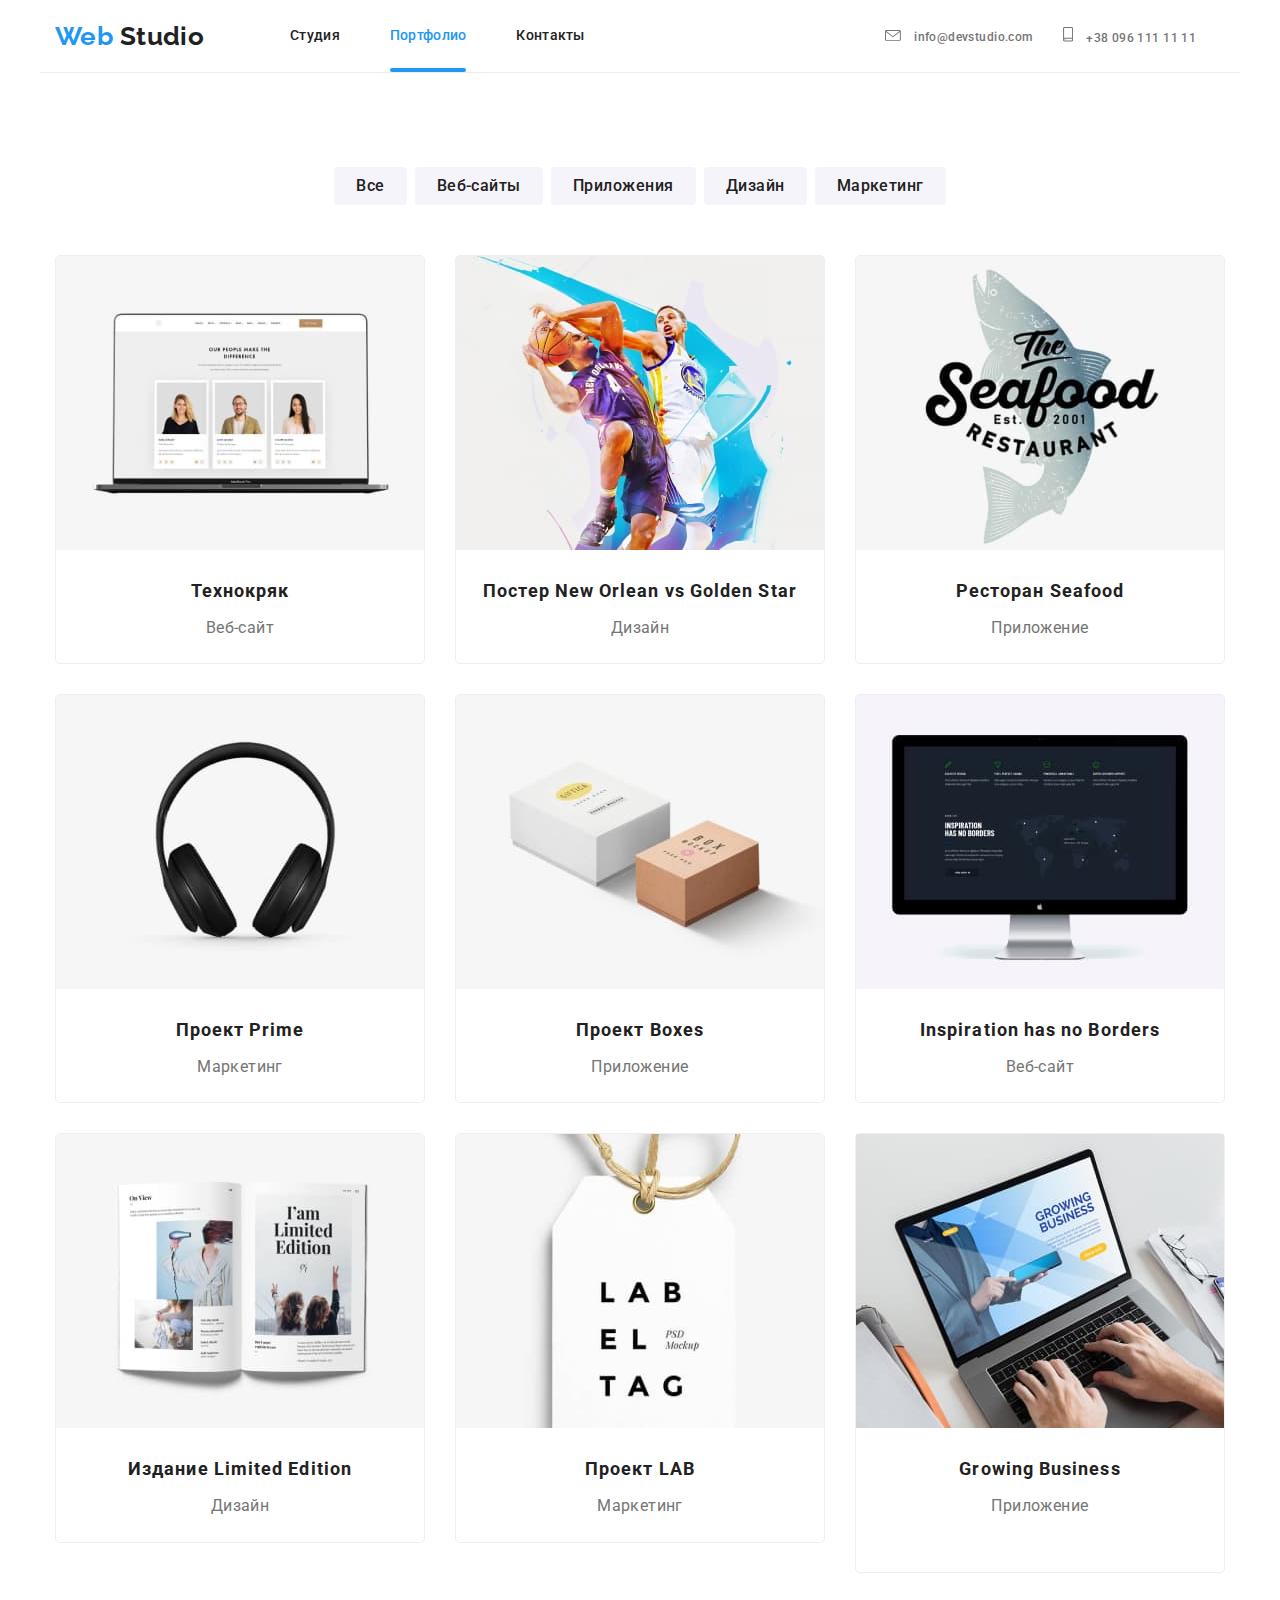
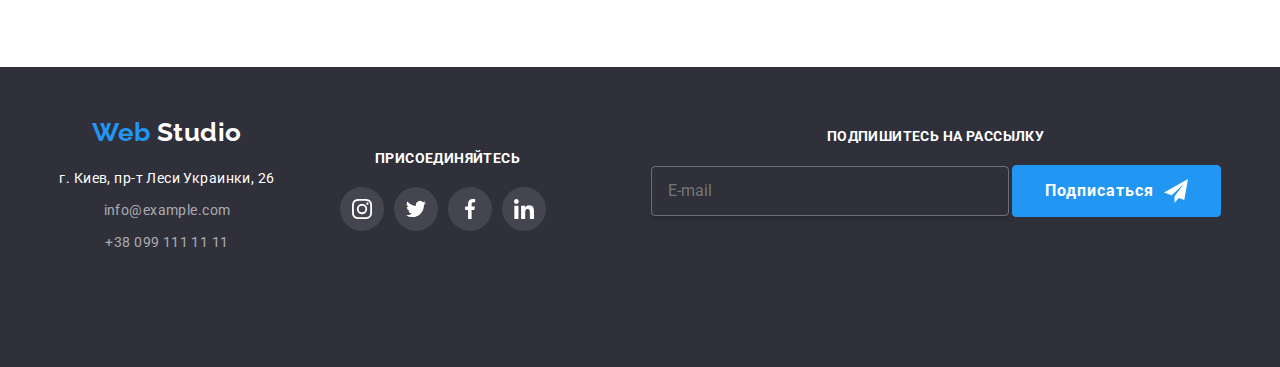
==== commit 4ed57452: "Draft1.1" ====
--- a/portfolio.html
+++ b/portfolio.html
@@ -82,7 +82,7 @@
                 <div class="project-wrap">
                   <img
                     srcset="
-                      ./images/tehnohryak.jpg     370w,
+                      ./images/tehnohryak.jpg     450w,
                       ./images/tehnohryak@2x.jpg  740w,
                       ./images/tehnohryak@3x.jpg 1110w
                     "
@@ -109,7 +109,7 @@
                 <div class="project-wrap">
                   <img
                     srcset="
-                      ./images/poster.jpg     370w,
+                      ./images/poster.jpg     450w,
                       ./images/poster@2x.jpg  740w,
                       ./images/poster@3x.jpg 1110w
                     "
--- a/css/main.min.css
+++ b/css/main.min.css
@@ -1,2 +1,2 @@
-body{color:#757575;background-color:#ffffff;font-family:Roboto;font-size:14px;font-weight:400;letter-spacing:0.02em}@media screen and (min-width: 1200px){body{letter-spacing:0.03em}}ul{list-style:none;padding:0;margin:0}.container{padding:0 15px;margin:0 auto;text-align:center}@media screen and (min-width: 480px){.container{width:480px}}@media screen and (min-width: 768px){.container{width:768px}}@media screen and (min-width: 1200px){.container{width:1200px}}.section{padding-bottom:60px;padding-top:60px}@media screen and (min-width: 1200px){.section{padding-bottom:94px;padding-top:94px}}.section.activity{padding-top:0}.button{display:-webkit-inline-box;display:-ms-inline-flexbox;display:inline-flex;border-radius:4px;padding:10px 32px;color:#ffffff;background-color:#2196f3;border:1px solid #2196f3;font-weight:700;font-size:16px;line-height:30px;text-align:center;letter-spacing:0.06em;text-decoration:none;-webkit-box-align:center;-ms-flex-align:center;align-items:center;-webkit-transition:color 250ms cubic-bezier(0.4, 0, 0.2, 1),background-color 250ms cubic-bezier(0.4, 0, 0.2, 1);transition:color 250ms cubic-bezier(0.4, 0, 0.2, 1),background-color 250ms cubic-bezier(0.4, 0, 0.2, 1);cursor:pointer}.button:hover,.button:focus{color:#2196f3;background-color:#ffffff}.button-img{display:-webkit-inline-box;display:-ms-inline-flexbox;display:inline-flex;margin-left:10px;fill:currentColor}.logo{color:#212121;text-decoration:none;font-family:Raleway;font-weight:700;font-size:24px;line-height:1.17}@media screen and (min-width: 768px){.logo{margin-right:80px}}@media screen and (min-width: 1200px){.logo{font-size:26px;line-height:1.19;margin-right:86px}}.logo.logo-secondary{color:#ffffff}.logo-accent{color:#2196f3}header{position:relative}header .container{display:-webkit-box;display:-ms-flexbox;display:flex;border-bottom:1px solid #ececec;-webkit-box-align:center;-ms-flex-align:center;align-items:center}@media screen and (max-width: 767px){header .container{-webkit-box-pack:justify;-ms-flex-pack:justify;justify-content:space-between;padding:15px}}.button-menu{display:-webkit-inline-box;display:-ms-inline-flexbox;display:inline-flex;margin:0;padding:0;border:none;background-color:transparent}.button-menu .icon-close{display:none}.button-menu.is-open .icon-close{display:block}.button-menu.is-open .icon-menu{display:none}.button-menu:hover{fill:#2196f3}@media screen and (min-width: 767px){.button-menu{display:none}}.menu-container{display:-webkit-box;display:-ms-flexbox;display:flex;text-align:center;-webkit-box-align:center;-ms-flex-align:center;align-items:center}.menu-container.is-open{display:block}@media screen and (max-width: 767px){.menu-container{display:none;position:absolute;z-index:100;top:100%;left:0;width:100%;background-color:#fff;padding:60px 0;-webkit-box-shadow:0px 1px 3px rgba(0,0,0,0.16),0px 2px 4px rgba(0,0,0,0.08),0px 4px 8px rgba(0,0,0,0.04);box-shadow:0px 1px 3px rgba(0,0,0,0.16),0px 2px 4px rgba(0,0,0,0.08),0px 4px 8px rgba(0,0,0,0.04)}}@media screen and (max-width: 767px){.header-list li:not(:last-child){margin-bottom:50px}}header .link{display:inline-block;padding:10px 0;font-family:inherit;font-weight:500;font-size:18px;line-height:1.17;letter-spacing:0.02em;color:#212121;text-decoration:none}@media screen and (min-width: 768px){header .link{font-size:14px;line-height:1.14;padding:28px 0}}header .link:hover,header .link:focus{color:#2196f3}.link.current{position:relative;color:#2196f3}.link.current::after{position:absolute;content:"";display:block;bottom:0;width:100%;height:4px;border-radius:2px;background-color:#2196f3}header .link-info{font-family:inherit;font-weight:500;font-size:18px;line-height:1.17;color:#757575;text-decoration:none}@media screen and (min-width: 768px){header .link-info{font-size:12px;line-height:1.17}}header .link-info:hover,header .link-info:focus{color:#2196f3}.info-img{margin-right:10px;fill:currentColor}@media screen and (min-width: 768px){.header-info{text-align:left}}@media screen and (max-width: 767px){.header-info{margin-top:60px}.header-info li:not(:first-child){margin-top:16px}}@media screen and (min-width: 1200px){.header-info{display:-webkit-box;display:-ms-flexbox;display:flex;-webkit-box-align:center;-ms-flex-align:center;align-items:center}.header-info li:not(:last-child){margin-right:30px}}@media screen and (min-width: 768px){.header-list{display:-webkit-box;display:-ms-flexbox;display:flex}.header-list li:not(:last-child){margin-right:50px}}.site-nav{-webkit-box-align:center;-ms-flex-align:center;align-items:center}@media screen and (min-width: 768px){.site-nav{margin-right:80px}}@media screen and (min-width: 1200px){.site-nav{margin-right:300px}}.hero{text-align:center;display:-webkit-box;display:-ms-flexbox;display:flex;-webkit-box-pack:center;-ms-flex-pack:center;justify-content:center}.overlay{max-width:1600px;height:400px;padding:118px 60px;background-image:-webkit-gradient(linear, left top, left bottom, from(rgba(47,48,58,0.8)), to(rgba(47,48,58,0.8))),url("../images/hero-mobile.jpg");background-image:linear-gradient(rgba(47,48,58,0.8), rgba(47,48,58,0.8)),url("../images/hero-mobile.jpg");background-repeat:no-repeat;background-position:center;background-size:cover}@media screen and (min-device-pixel-ratio: 2), screen and (-webkit-min-device-pixel-ratio: 2), screen and (min-resolution: 192dpi), screen and (min-resolution: 2dppx){.overlay{background-image:-webkit-gradient(linear, left top, left bottom, from(rgba(47,48,58,0.8)), to(rgba(47,48,58,0.8))),url("../images/hero-mobile@2x.jpg");background-image:linear-gradient(rgba(47,48,58,0.8), rgba(47,48,58,0.8)),url("../images/hero-mobile@2x.jpg")}}@media screen and (min-width: 768px){.overlay{background-image:-webkit-gradient(linear, left top, left bottom, from(rgba(47,48,58,0.8)), to(rgba(47,48,58,0.8))),url("../images/hero-tablet.jpg");background-image:linear-gradient(rgba(47,48,58,0.8), rgba(47,48,58,0.8)),url("../images/hero-tablet.jpg")}}@media screen and (min-device-pixel-ratio: 2), screen and (-webkit-min-device-pixel-ratio: 2), screen and (min-resolution: 192dpi), screen and (min-resolution: 2dppx){.overlay{background-image:-webkit-gradient(linear, left top, left bottom, from(rgba(47,48,58,0.8)), to(rgba(47,48,58,0.8))),url("../images/hero-tablet@2x.jpg");background-image:linear-gradient(rgba(47,48,58,0.8), rgba(47,48,58,0.8)),url("../images/hero-tablet@2x.jpg")}}@media screen and (min-width: 1200px){.overlay{height:600px;padding:200px 237px;background-image:-webkit-gradient(linear, left top, left bottom, from(rgba(47,48,58,0.8)), to(rgba(47,48,58,0.8))),url("../images/hero-desktop.jpg");background-image:linear-gradient(rgba(47,48,58,0.8), rgba(47,48,58,0.8)),url("../images/hero-desktop.jpg")}}@media screen and (min-device-pixel-ratio: 2), screen and (-webkit-min-device-pixel-ratio: 2), screen and (min-resolution: 192dpi), screen and (min-resolution: 2dppx){.overlay{background-image:-webkit-gradient(linear, left top, left bottom, from(rgba(47,48,58,0.8)), to(rgba(47,48,58,0.8))),url("../images/hero-desktop@2x.jpg");background-image:linear-gradient(rgba(47,48,58,0.8), rgba(47,48,58,0.8)),url("../images/hero-desktop@2x.jpg")}}.hero-title{margin-top:0;margin-bottom:30px;font-weight:900;font-size:26px;line-height:1.62;letter-spacing:0.06em;text-transform:uppercase;color:#ffffff}@media screen and (min-width: 1200px){.hero-title{font-size:44px;line-height:1.36}}.main-advantage-title{position:absolute;width:1px;height:1px;margin:-1px;border:0;padding:0;clip:rect(0 0 0 0);overflow:hidden}.advantage-list{margin:-15px}@media screen and (min-width: 768px){.advantage-list{display:-webkit-box;display:-ms-flexbox;display:flex;-ms-flex-wrap:wrap;flex-wrap:wrap}}.advantage-item{text-align:center;margin:15px}@media screen and (min-width: 768px){.advantage-item{text-align:start;width:calc((100% - 4 * 15px) / 2)}}@media screen and (min-width: 1200px){.advantage-item{width:calc((100% - 8 * 15px) / 4)}}.advantage-frame{display:-webkit-box;display:-ms-flexbox;display:flex;margin-bottom:30px;max-width:450px;height:120px;background:#f5f4fa;-webkit-box-pack:center;-ms-flex-pack:center;justify-content:center;-webkit-box-align:center;-ms-flex-align:center;align-items:center}@media screen and (min-width: 768px){.advantage-frame{max-width:354px}}@media screen and (min-width: 1200px){.advantage-frame{max-width:270px}}.advantage-title{margin-top:0;margin-bottom:10px;font-weight:700;font-size:inherit;line-height:1.14;text-transform:uppercase;color:#212121}.advantage-text{margin-top:0;margin-bottom:0;line-height:1.71}.section.activity{display:none}@media screen and (min-width: 1200px){.section.activity{display:block}}.activity-main-title{margin-top:0;margin-bottom:50px;font-weight:700;font-size:36px;line-height:1.17;text-align:center;color:#212121}.activity-list{display:-webkit-box;display:-ms-flexbox;display:flex}.activity-item{position:relative}.activity-item:not(:last-child){margin-right:30px}.activity-overlay{position:absolute;bottom:0px;width:100%;height:70px;background-color:rgba(47,48,58,0.8)}.activity-title{position:absolute;top:50%;left:50%;margin:0;-webkit-transform:translate(-50%, -50%);transform:translate(-50%, -50%);width:205px;font-weight:700;font-size:inherit;line-height:1.14;text-align:center;text-transform:uppercase;color:#ffffff}.section.team{background-color:#f5f4fa}.team-title{margin-top:0;margin-bottom:30px;font-weight:700;font-size:28px;line-height:1.18;text-align:center;color:#212121}@media screen and (min-width: 1200px){.team-title{margin-bottom:50px;font-size:36px;line-height:1.17}}.team-list{display:-webkit-box;display:-ms-flexbox;display:flex;-ms-flex-wrap:wrap;flex-wrap:wrap}.team-item{width:450px;background:#ffffff;-webkit-box-shadow:0px 2px 1px rgba(0,0,0,0.2),0px 1px 1px rgba(0,0,0,0.14),0px 1px 3px rgba(0,0,0,0.12);box-shadow:0px 2px 1px rgba(0,0,0,0.2),0px 1px 1px rgba(0,0,0,0.14),0px 1px 3px rgba(0,0,0,0.12)}@media screen and (min-width: 768px){.team-item{width:354px}.team-item:nth-child(2n+1){margin-right:30px}}@media screen and (min-width: 1200px){.team-item{width:270px}.team-item:not(:last-child){margin-right:30px}}@media screen and (max-width: 1199px){.team-item{margin-bottom:30px}}.team-img{display:block;margin-bottom:30px;width:100%;-o-object-fit:cover;object-fit:cover}.team-name{margin-top:0;margin-bottom:10px;font-weight:500;font-size:16px;line-height:1.19;color:#212121}.team-profession{margin-top:0;margin-bottom:16px;font-size:16px;line-height:1.19}.social-img{fill:#757575;border-radius:50%;-webkit-transition:fill 250ms cubic-bezier(0.4, 0, 0.2, 1),background-color 250ms cubic-bezier(0.4, 0, 0.2, 1);transition:fill 250ms cubic-bezier(0.4, 0, 0.2, 1),background-color 250ms cubic-bezier(0.4, 0, 0.2, 1)}.social-img:hover{fill:#ffffff;background-color:#2196f3}.social-list{display:-webkit-box;display:-ms-flexbox;display:flex;-webkit-box-pack:center;-ms-flex-pack:center;justify-content:center}.clients-title{margin-top:0;margin-bottom:30px;font-size:28px;line-height:1.18;text-align:center;color:#212121}@media screen and (min-width: 1200px){.clients-title{margin-bottom:50px;font-size:36px;line-height:1.17}}.client-list{display:-webkit-box;display:-ms-flexbox;display:flex;-ms-flex-wrap:wrap;flex-wrap:wrap;margin:-15px}.client-item{color:#afb1b8;border:1px solid #afb1b8;border-radius:4px;-webkit-transition:border-radius 250ms cubic-bezier(0.4, 0, 0.2, 1);transition:border-radius 250ms cubic-bezier(0.4, 0, 0.2, 1);margin:15px}@media screen and (max-width: 767px){.client-item{width:calc((100% - 4 * 15px) / 2)}}@media screen and (min-width: 768px) and (max-width: 1200px){.client-item{width:calc((100% - 6 * 15px) / 3)}}@media screen and (min-width: 1200px){.client-item{margin:0}}.client-item:hover{border:1px solid #2196f3}@media screen and (min-width: 1200px){.client-item:not(:last-child){margin-right:30px}}.client-link{color:#afb1b8}.client-img{fill:#afb1b8;-webkit-transition:fill 250ms cubic-bezier(0.4, 0, 0.2, 1);transition:fill 250ms cubic-bezier(0.4, 0, 0.2, 1)}.client-img:hover{fill:#2196f3}.buttons{margin-bottom:50px;display:-webkit-box;display:-ms-flexbox;display:flex;-ms-flex-wrap:wrap;flex-wrap:wrap;-webkit-box-pack:start;-ms-flex-pack:start;justify-content:start}@media screen and (min-width: 768px){.buttons{-webkit-box-pack:center;-ms-flex-pack:center;justify-content:center}}.filter-button:not(:last-child){margin-right:8px}.filter-button{display:block;padding:6px 22px;font-weight:500;font-size:16px;line-height:1.63;text-align:center;letter-spacing:0.03em;color:#212121;background:#f5f4fa;border:none;border-radius:4px;-webkit-transition:background-color 250ms cubic-bezier(0.4, 0, 0.2, 1),color 250ms cubic-bezier(0.4, 0, 0.2, 1);transition:background-color 250ms cubic-bezier(0.4, 0, 0.2, 1),color 250ms cubic-bezier(0.4, 0, 0.2, 1)}@media screen and (max-width: 767px){.filter-button{margin-bottom:10px}}.filter-button:focus,.filter-button:hover{color:#ffffff;background-color:#2196f3}.project-list{display:-webkit-box;display:-ms-flexbox;display:flex;-ms-flex-wrap:wrap;flex-wrap:wrap}.project-item{width:450px;border:1px solid #eeeeee;border-radius:5px;-webkit-transition:-webkit-box-shadow 250ms cubic-bezier(0.4, 0, 0.2, 1);transition:-webkit-box-shadow 250ms cubic-bezier(0.4, 0, 0.2, 1);transition:box-shadow 250ms cubic-bezier(0.4, 0, 0.2, 1);transition:box-shadow 250ms cubic-bezier(0.4, 0, 0.2, 1), -webkit-box-shadow 250ms cubic-bezier(0.4, 0, 0.2, 1)}@media screen and (min-width: 768px) and (max-width: 1199px){.project-item{width:354px}.project-item:nth-child(2n+1){margin-right:30px}.project-item:not(:last-child){margin-bottom:30px}}@media screen and (min-width: 1200px){.project-item{width:370px}.project-item:not(:nth-child(3n)){margin-right:30px}.project-item:not(:nth-last-child(-n+3)){margin-bottom:30px}}.project-item:hover{-webkit-box-shadow:1px 4px 6px rgba(0,0,0,0.16),0px 4px 4px rgba(0,0,0,0.06),0px 1px 1px rgba(0,0,0,0.12);box-shadow:1px 4px 6px rgba(0,0,0,0.16),0px 4px 4px rgba(0,0,0,0.06),0px 1px 1px rgba(0,0,0,0.12)}.filter-button{font-weight:500;font-size:16px;line-height:1.63;text-align:center;color:#212121;cursor:pointer}.project-item a{text-decoration:none}.project-img{width:370px;height:294px}.project-hover p{margin:0px;font-size:18px;line-height:1.56;color:#ffffff}.project-wrap{position:relative;margin-bottom:20px;overflow:hidden}.project-hover{position:absolute;bottom:0px;width:100%;height:100%;padding:63px 23px;background-color:rgba(33,150,243,0.9);-webkit-transform:translateY(100%);transform:translateY(100%);-webkit-transition:-webkit-transform 250ms cubic-bezier(0.4, 0, 0.2, 1);transition:-webkit-transform 250ms cubic-bezier(0.4, 0, 0.2, 1);transition:transform 250ms cubic-bezier(0.4, 0, 0.2, 1);transition:transform 250ms cubic-bezier(0.4, 0, 0.2, 1), -webkit-transform 250ms cubic-bezier(0.4, 0, 0.2, 1)}.project-item:hover .project-hover{-webkit-transform:translateY(0);transform:translateY(0)}.project-name{margin-top:0;margin-bottom:4px;font-weight:700;font-size:18px;line-height:2;letter-spacing:0.06em;color:#212121}.project-class{margin-top:0;margin-bottom:20px;font-size:16px;line-height:1.88;color:#757575}.backdrop{position:fixed;top:0px;left:0px;width:100%;height:100%;background:rgba(0,0,0,0.2);opacity:1;-webkit-transition:opacity 250ms cubic-bezier(0.4, 0, 0.2, 1);transition:opacity 250ms cubic-bezier(0.4, 0, 0.2, 1);overflow-y:scroll}.backdrop.is-hidden{opacity:0;pointer-events:none}.backdrop.is-hidden .modal{-webkit-transform:translate(-50%, -50%) scale(1.2);transform:translate(-50%, -50%) scale(1.2)}.modal{position:absolute;display:-webkit-box;display:-ms-flexbox;display:flex;-webkit-box-orient:vertical;-webkit-box-direction:normal;-ms-flex-direction:column;flex-direction:column;-webkit-box-align:center;-ms-flex-align:center;align-items:center;top:50%;left:50%;-webkit-transform:translate(-50%, -50%) scale(1);transform:translate(-50%, -50%) scale(1);-webkit-transition:-webkit-transform 250ms cubic-bezier(0.4, 0, 0.2, 1);transition:-webkit-transform 250ms cubic-bezier(0.4, 0, 0.2, 1);transition:transform 250ms cubic-bezier(0.4, 0, 0.2, 1);transition:transform 250ms cubic-bezier(0.4, 0, 0.2, 1), -webkit-transform 250ms cubic-bezier(0.4, 0, 0.2, 1);padding:40px;width:450px;height:609px;background:#ffffff;-webkit-box-shadow:0px 2px 1px rgba(0,0,0,0.2),0px 1px 1px rgba(0,0,0,0.14),0px 1px 3px rgba(0,0,0,0.12);box-shadow:0px 2px 1px rgba(0,0,0,0.2),0px 1px 1px rgba(0,0,0,0.14),0px 1px 3px rgba(0,0,0,0.12);border-radius:4px}@media screen and (min-width: 1200px){.modal{width:528px;height:581px}}.button-close{position:absolute;top:8px;right:8px;background-color:#fff;height:30px;width:30px;padding:0;border-radius:50%;border:1px solid white;-webkit-box-shadow:0px 2px 1px rgba(0,0,0,0.2),0px 1px 1px rgba(0,0,0,0.14),0px 1px 3px rgba(0,0,0,0.12);box-shadow:0px 2px 1px rgba(0,0,0,0.2),0px 1px 1px rgba(0,0,0,0.14),0px 1px 3px rgba(0,0,0,0.12);cursor:pointer}.button-close:hover{fill:#2196f3}.modal-title{text-align:center;font-weight:700;font-size:20px;line-height:1.5;color:#212121;margin:0px 0px 30px}@media screen and (min-width: 1200px){.modal-title{line-height:1.15}}.form-field{position:relative;width:100%;margin-bottom:28px}.form-input{width:100%;padding:12px 42px;border:1px solid rgba(33,33,33,0.2);border-radius:4px;font-size:14px;line-height:1.14;letter-spacing:0.01em;cursor:pointer;color:#757575}.form-field:focus-within .form-input{border-color:#2196f3;outline:1px solid #2196f3}.modal-img{position:absolute;top:11px;left:16px}.form-field:focus-within .modal-img{fill:#2196f3}.form-label{position:absolute;top:12px;left:42px;-webkit-transition:-webkit-transform 250ms cubic-bezier(0.4, 0, 0.2, 1);transition:-webkit-transform 250ms cubic-bezier(0.4, 0, 0.2, 1);transition:transform 250ms cubic-bezier(0.4, 0, 0.2, 1);transition:transform 250ms cubic-bezier(0.4, 0, 0.2, 1), -webkit-transform 250ms cubic-bezier(0.4, 0, 0.2, 1)}.form-field:focus-within .form-label{-webkit-transform:translate(-26px, -32px);transform:translate(-26px, -32px);color:#2196f3}.form-input:not(:placeholder-shown)+.form-label{-webkit-transform:translate(-26px, -32px);transform:translate(-26px, -32px);color:#2196f3}.comment-area{width:370px;height:120px;margin-bottom:20px;resize:none;border-radius:4px;padding:12px 16px;cursor:pointer}@media screen and (min-width: 1200px){.comment-area{width:448px}}.comment-area:focus-within{outline:2px solid #2196f3}.comment-field{position:relative}.comment-label{position:absolute;top:12px;left:16px;color:#757575;-webkit-transition:-webkit-transform 250ms cubic-bezier(0.4, 0, 0.2, 1);transition:-webkit-transform 250ms cubic-bezier(0.4, 0, 0.2, 1);transition:transform 250ms cubic-bezier(0.4, 0, 0.2, 1);transition:transform 250ms cubic-bezier(0.4, 0, 0.2, 1), -webkit-transform 250ms cubic-bezier(0.4, 0, 0.2, 1)}.comment-field:focus-within .comment-label{-webkit-transform:translateY(-32px);transform:translateY(-32px);color:#2196f3}.comment-area:not(:placeholder-shown)+.comment-label{-webkit-transform:translateY(-32px);transform:translateY(-32px);color:#2196f3}.agreement{display:-webkit-box;display:-ms-flexbox;display:flex;-webkit-box-align:center;-ms-flex-align:center;align-items:center;margin-bottom:30px;font-size:12px;line-height:1.17px}.checkbox{position:absolute;width:1px;height:1px;margin:-1px;border:0;padding:0;clip:rect(0 0 0 0);overflow:hidden}.checkbox-icon{display:inline-block;width:15px;height:15px;border:2px solid #212121;border-radius:4px;margin-right:8px}.checkbox:checked+.checkbox-icon{border-color:#2196f3;background-color:#2196f3;background-image:url(../images/check.svg);background-size:contain;background-origin:border-box}.agreement-link{color:#2196f3;margin-left:3px}.footer{background-color:#2f303a}footer .logo{margin-right:0}footer .container{padding-bottom:24px;display:-webkit-box;display:-ms-flexbox;display:flex;-webkit-box-align:center;-ms-flex-align:center;align-items:center;-webkit-box-pack:center;-ms-flex-pack:center;justify-content:center}.footer-list{text-align:center;padding:48px 0px 28px}@media screen and (min-width: 1200px){.footer-list{display:-webkit-box;display:-ms-flexbox;display:flex;-webkit-box-align:baseline;-ms-flex-align:baseline;align-items:baseline}}.address{display:block;font-style:normal;text-align:center;font-weight:400;line-height:1.71;letter-spacing:0.03em;color:rgba(255,255,255,0.6)}.physical-address{color:#ffffff;margin-top:20px;margin-bottom:8px}.social-title{font-weight:700;font-size:14px;line-height:1.14;text-transform:uppercase;color:#ffffff;margin-bottom:20px}.footer-social{margin-bottom:60px}@media screen and (min-width: 1200px){.footer-social{margin-right:95px}}.footer-social .social-img{margin-right:10px;fill:#ffffff;background-color:rgba(255,255,255,0.1);border-radius:50%}.email-address{margin-bottom:8px}.footer-address{margin-bottom:60px}@media screen and (min-width: 768px){.footer-address{margin-right:65px}}.social-list{display:-webkit-box;display:-ms-flexbox;display:flex;-webkit-box-pack:center;-ms-flex-pack:center;justify-content:center}.signup-input{width:450px;padding:14px 16px;margin-bottom:20px;font-size:16px;line-height:1.25;color:rgba(255,255,255,0.6);background-color:inherit;border:1px solid rgba(255,255,255,0.3);-webkit-box-shadow:0px 4px 4px rgba(0,0,0,0.15);box-shadow:0px 4px 4px rgba(0,0,0,0.15);border-radius:4px}@media screen and (max-width: 1199px){.signup-input{display:block}}@media screen and (min-width: 1200px){.signup-input{width:358px}}.signup-input:hover,.signup-input:focus{outline:none}@media screen and (min-width: 768px){.footer-nav{display:-webkit-box;display:-ms-flexbox;display:flex;-webkit-box-align:center;-ms-flex-align:center;align-items:center}}
+body{color:#757575;background-color:#ffffff;font-family:Roboto;font-size:14px;font-weight:400;letter-spacing:0.02em}@media screen and (min-width: 1200px){body{letter-spacing:0.03em}}ul{list-style:none;padding:0;margin:0}.container{padding:0 15px;margin:0 auto;text-align:center}@media screen and (min-width: 480px){.container{width:480px}}@media screen and (min-width: 768px){.container{width:768px}}@media screen and (min-width: 1200px){.container{width:1200px}}.section{padding-bottom:60px;padding-top:60px}@media screen and (min-width: 1200px){.section{padding-bottom:94px;padding-top:94px}}.section.activity{padding-top:0}.button{display:-webkit-inline-box;display:-ms-inline-flexbox;display:inline-flex;border-radius:4px;padding:10px 32px;color:#ffffff;background-color:#2196f3;border:1px solid #2196f3;font-weight:700;font-size:16px;line-height:30px;text-align:center;letter-spacing:0.06em;text-decoration:none;-webkit-box-align:center;-ms-flex-align:center;align-items:center;-webkit-transition:color 250ms cubic-bezier(0.4, 0, 0.2, 1),background-color 250ms cubic-bezier(0.4, 0, 0.2, 1);transition:color 250ms cubic-bezier(0.4, 0, 0.2, 1),background-color 250ms cubic-bezier(0.4, 0, 0.2, 1);cursor:pointer}.button:hover,.button:focus{color:#2196f3;background-color:#ffffff}.button-img{display:-webkit-inline-box;display:-ms-inline-flexbox;display:inline-flex;margin-left:10px;fill:currentColor}.logo{color:#212121;text-decoration:none;font-family:Raleway;font-weight:700;font-size:24px;line-height:1.17}@media screen and (min-width: 768px){.logo{margin-right:80px}}@media screen and (min-width: 1200px){.logo{font-size:26px;line-height:1.19;margin-right:86px}}.logo.logo-secondary{color:#ffffff}.logo-accent{color:#2196f3}header{position:relative}header .container{display:-webkit-box;display:-ms-flexbox;display:flex;border-bottom:1px solid #ececec;-webkit-box-align:center;-ms-flex-align:center;align-items:center}@media screen and (max-width: 767px){header .container{-webkit-box-pack:justify;-ms-flex-pack:justify;justify-content:space-between;padding:15px}}.button-menu{display:-webkit-inline-box;display:-ms-inline-flexbox;display:inline-flex;margin:0;padding:0;border:none;background-color:transparent}.button-menu .icon-close{display:none}.button-menu.is-open .icon-close{display:block}.button-menu.is-open .icon-menu{display:none}.button-menu:hover{fill:#2196f3}@media screen and (min-width: 767px){.button-menu{display:none}}.menu-container{display:-webkit-box;display:-ms-flexbox;display:flex;text-align:center;-webkit-box-align:center;-ms-flex-align:center;align-items:center}.menu-container.is-open{display:block}@media screen and (max-width: 767px){.menu-container{display:none;position:absolute;z-index:100;top:100%;left:0;width:100%;background-color:#fff;padding:60px 0;-webkit-box-shadow:0px 1px 3px rgba(0,0,0,0.16),0px 2px 4px rgba(0,0,0,0.08),0px 4px 8px rgba(0,0,0,0.04);box-shadow:0px 1px 3px rgba(0,0,0,0.16),0px 2px 4px rgba(0,0,0,0.08),0px 4px 8px rgba(0,0,0,0.04)}}@media screen and (max-width: 767px){.header-list li:not(:last-child){margin-bottom:50px}}header .link{display:inline-block;padding:10px 0;font-family:inherit;font-weight:500;font-size:18px;line-height:1.17;letter-spacing:0.02em;color:#212121;text-decoration:none}@media screen and (min-width: 768px){header .link{font-size:14px;line-height:1.14;padding:28px 0}}header .link:hover,header .link:focus{color:#2196f3}.link.current{position:relative;color:#2196f3}.link.current::after{position:absolute;content:"";display:block;bottom:0;width:100%;height:4px;border-radius:2px;background-color:#2196f3}header .link-info{font-family:inherit;font-weight:500;font-size:18px;line-height:1.17;color:#757575;text-decoration:none}@media screen and (min-width: 768px){header .link-info{font-size:12px;line-height:1.17}}header .link-info:hover,header .link-info:focus{color:#2196f3}.info-img{margin-right:10px;fill:currentColor}@media screen and (min-width: 768px){.header-info{text-align:left}}@media screen and (max-width: 767px){.header-info{margin-top:60px}.header-info li:not(:first-child){margin-top:16px}}@media screen and (min-width: 1200px){.header-info{display:-webkit-box;display:-ms-flexbox;display:flex;-webkit-box-align:center;-ms-flex-align:center;align-items:center}.header-info li:not(:last-child){margin-right:30px}}@media screen and (min-width: 768px){.header-list{display:-webkit-box;display:-ms-flexbox;display:flex}.header-list li:not(:last-child){margin-right:50px}}.site-nav{-webkit-box-align:center;-ms-flex-align:center;align-items:center}@media screen and (min-width: 768px){.site-nav{margin-right:80px}}@media screen and (min-width: 1200px){.site-nav{margin-right:300px}}.hero{text-align:center;display:-webkit-box;display:-ms-flexbox;display:flex;-webkit-box-pack:center;-ms-flex-pack:center;justify-content:center}.overlay{max-width:1600px;height:400px;padding:118px 60px;background-image:-webkit-gradient(linear, left top, left bottom, from(rgba(47,48,58,0.8)), to(rgba(47,48,58,0.8))),url("../images/hero-mobile.jpg");background-image:linear-gradient(rgba(47,48,58,0.8), rgba(47,48,58,0.8)),url("../images/hero-mobile.jpg");background-repeat:no-repeat;background-position:center;background-size:cover}@media screen and (min-device-pixel-ratio: 2), screen and (-webkit-min-device-pixel-ratio: 2), screen and (min-resolution: 192dpi), screen and (min-resolution: 2dppx){.overlay{background-image:-webkit-gradient(linear, left top, left bottom, from(rgba(47,48,58,0.8)), to(rgba(47,48,58,0.8))),url("../images/hero-mobile@2x.jpg");background-image:linear-gradient(rgba(47,48,58,0.8), rgba(47,48,58,0.8)),url("../images/hero-mobile@2x.jpg")}}@media screen and (min-width: 768px){.overlay{background-image:-webkit-gradient(linear, left top, left bottom, from(rgba(47,48,58,0.8)), to(rgba(47,48,58,0.8))),url("../images/hero-tablet.jpg");background-image:linear-gradient(rgba(47,48,58,0.8), rgba(47,48,58,0.8)),url("../images/hero-tablet.jpg")}}@media screen and (min-device-pixel-ratio: 2), screen and (-webkit-min-device-pixel-ratio: 2), screen and (min-resolution: 192dpi), screen and (min-resolution: 2dppx){.overlay{background-image:-webkit-gradient(linear, left top, left bottom, from(rgba(47,48,58,0.8)), to(rgba(47,48,58,0.8))),url("../images/hero-tablet@2x.jpg");background-image:linear-gradient(rgba(47,48,58,0.8), rgba(47,48,58,0.8)),url("../images/hero-tablet@2x.jpg")}}@media screen and (min-width: 1200px){.overlay{height:600px;padding:200px 237px;background-image:-webkit-gradient(linear, left top, left bottom, from(rgba(47,48,58,0.8)), to(rgba(47,48,58,0.8))),url("../images/hero-desktop.jpg");background-image:linear-gradient(rgba(47,48,58,0.8), rgba(47,48,58,0.8)),url("../images/hero-desktop.jpg")}}@media screen and (min-device-pixel-ratio: 2), screen and (-webkit-min-device-pixel-ratio: 2), screen and (min-resolution: 192dpi), screen and (min-resolution: 2dppx){.overlay{background-image:-webkit-gradient(linear, left top, left bottom, from(rgba(47,48,58,0.8)), to(rgba(47,48,58,0.8))),url("../images/hero-desktop@2x.jpg");background-image:linear-gradient(rgba(47,48,58,0.8), rgba(47,48,58,0.8)),url("../images/hero-desktop@2x.jpg")}}.hero-title{margin-top:0;margin-bottom:30px;font-weight:900;font-size:26px;line-height:1.62;letter-spacing:0.06em;text-transform:uppercase;color:#ffffff}@media screen and (min-width: 1200px){.hero-title{font-size:44px;line-height:1.36}}.main-advantage-title{position:absolute;width:1px;height:1px;margin:-1px;border:0;padding:0;clip:rect(0 0 0 0);overflow:hidden}.advantage-list{margin:-15px}@media screen and (min-width: 768px){.advantage-list{display:-webkit-box;display:-ms-flexbox;display:flex;-ms-flex-wrap:wrap;flex-wrap:wrap}}.advantage-item{text-align:center;margin:15px}@media screen and (min-width: 768px){.advantage-item{text-align:start;width:calc((100% - 4 * 15px) / 2)}}@media screen and (min-width: 1200px){.advantage-item{width:calc((100% - 8 * 15px) / 4)}}.advantage-frame{display:-webkit-box;display:-ms-flexbox;display:flex;margin-bottom:30px;max-width:450px;height:120px;background:#f5f4fa;-webkit-box-pack:center;-ms-flex-pack:center;justify-content:center;-webkit-box-align:center;-ms-flex-align:center;align-items:center}@media screen and (min-width: 768px){.advantage-frame{max-width:354px}}@media screen and (min-width: 1200px){.advantage-frame{max-width:270px}}.advantage-title{margin-top:0;margin-bottom:10px;font-weight:700;font-size:inherit;line-height:1.14;text-transform:uppercase;color:#212121}.advantage-text{margin-top:0;margin-bottom:0;line-height:1.71}.section.activity{display:none}@media screen and (min-width: 1200px){.section.activity{display:block}}.activity-main-title{margin-top:0;margin-bottom:50px;font-weight:700;font-size:36px;line-height:1.17;text-align:center;color:#212121}.activity-list{display:-webkit-box;display:-ms-flexbox;display:flex}.activity-item{position:relative}.activity-item:not(:last-child){margin-right:30px}.activity-overlay{position:absolute;bottom:0px;width:100%;height:70px;background-color:rgba(47,48,58,0.8)}.activity-title{position:absolute;top:50%;left:50%;margin:0;-webkit-transform:translate(-50%, -50%);transform:translate(-50%, -50%);width:205px;font-weight:700;font-size:inherit;line-height:1.14;text-align:center;text-transform:uppercase;color:#ffffff}.section.team{background-color:#f5f4fa}.team-title{margin-top:0;margin-bottom:30px;font-weight:700;font-size:28px;line-height:1.18;text-align:center;color:#212121}@media screen and (min-width: 1200px){.team-title{margin-bottom:50px;font-size:36px;line-height:1.17}}.team-list{display:-webkit-box;display:-ms-flexbox;display:flex;-ms-flex-wrap:wrap;flex-wrap:wrap}.team-item{width:450px;background:#ffffff;-webkit-box-shadow:0px 2px 1px rgba(0,0,0,0.2),0px 1px 1px rgba(0,0,0,0.14),0px 1px 3px rgba(0,0,0,0.12);box-shadow:0px 2px 1px rgba(0,0,0,0.2),0px 1px 1px rgba(0,0,0,0.14),0px 1px 3px rgba(0,0,0,0.12)}@media screen and (min-width: 768px){.team-item{width:354px}.team-item:nth-child(2n+1){margin-right:30px}}@media screen and (min-width: 1200px){.team-item{width:270px}.team-item:not(:last-child){margin-right:30px}}@media screen and (max-width: 1199px){.team-item{margin-bottom:30px}}.team-img{display:block;margin-bottom:30px;width:100%;-o-object-fit:cover;object-fit:cover}.team-name{margin-top:0;margin-bottom:10px;font-weight:500;font-size:16px;line-height:1.19;color:#212121}.team-profession{margin-top:0;margin-bottom:16px;font-size:16px;line-height:1.19}.social-img{fill:#757575;border-radius:50%;-webkit-transition:fill 250ms cubic-bezier(0.4, 0, 0.2, 1),background-color 250ms cubic-bezier(0.4, 0, 0.2, 1);transition:fill 250ms cubic-bezier(0.4, 0, 0.2, 1),background-color 250ms cubic-bezier(0.4, 0, 0.2, 1)}.social-img:hover{fill:#ffffff;background-color:#2196f3}.social-list{display:-webkit-box;display:-ms-flexbox;display:flex;-webkit-box-pack:center;-ms-flex-pack:center;justify-content:center}.clients-title{margin-top:0;margin-bottom:30px;font-size:28px;line-height:1.18;text-align:center;color:#212121}@media screen and (min-width: 1200px){.clients-title{margin-bottom:50px;font-size:36px;line-height:1.17}}.client-list{display:-webkit-box;display:-ms-flexbox;display:flex;-ms-flex-wrap:wrap;flex-wrap:wrap;margin:-15px}.client-item{color:#afb1b8;border:1px solid #afb1b8;border-radius:4px;-webkit-transition:border-radius 250ms cubic-bezier(0.4, 0, 0.2, 1);transition:border-radius 250ms cubic-bezier(0.4, 0, 0.2, 1);margin:15px}@media screen and (max-width: 767px){.client-item{width:calc((100% - 4 * 15px) / 2)}}@media screen and (min-width: 768px) and (max-width: 1200px){.client-item{width:calc((100% - 6 * 15px) / 3)}}@media screen and (min-width: 1200px){.client-item{margin:0}}.client-item:hover{border:1px solid #2196f3}@media screen and (min-width: 1200px){.client-item:not(:last-child){margin-right:30px}}.client-link{color:#afb1b8}.client-img{fill:#afb1b8;-webkit-transition:fill 250ms cubic-bezier(0.4, 0, 0.2, 1);transition:fill 250ms cubic-bezier(0.4, 0, 0.2, 1)}.client-img:hover{fill:#2196f3}.buttons{margin-bottom:50px;display:-webkit-box;display:-ms-flexbox;display:flex;-ms-flex-wrap:wrap;flex-wrap:wrap;-webkit-box-pack:start;-ms-flex-pack:start;justify-content:start}@media screen and (min-width: 768px){.buttons{-webkit-box-pack:center;-ms-flex-pack:center;justify-content:center}}.filter-button:not(:last-child){margin-right:8px}.filter-button{display:block;padding:6px 22px;font-weight:500;font-size:16px;line-height:1.63;text-align:center;letter-spacing:0.03em;color:#212121;background:#f5f4fa;border:none;border-radius:4px;-webkit-transition:background-color 250ms cubic-bezier(0.4, 0, 0.2, 1),color 250ms cubic-bezier(0.4, 0, 0.2, 1);transition:background-color 250ms cubic-bezier(0.4, 0, 0.2, 1),color 250ms cubic-bezier(0.4, 0, 0.2, 1)}@media screen and (max-width: 767px){.filter-button{margin-bottom:10px}}.filter-button:focus,.filter-button:hover{color:#ffffff;background-color:#2196f3}.project-list{display:-webkit-box;display:-ms-flexbox;display:flex;-ms-flex-wrap:wrap;flex-wrap:wrap}.project-item{width:450px;border:1px solid #eeeeee;border-radius:5px;-webkit-transition:-webkit-box-shadow 250ms cubic-bezier(0.4, 0, 0.2, 1);transition:-webkit-box-shadow 250ms cubic-bezier(0.4, 0, 0.2, 1);transition:box-shadow 250ms cubic-bezier(0.4, 0, 0.2, 1);transition:box-shadow 250ms cubic-bezier(0.4, 0, 0.2, 1), -webkit-box-shadow 250ms cubic-bezier(0.4, 0, 0.2, 1)}.project-item:not(:last-child){margin-bottom:30px}@media screen and (min-width: 768px) and (max-width: 1199px){.project-item{width:354px}.project-item:nth-child(2n+1){margin-right:30px}}@media screen and (min-width: 1200px){.project-item{width:370px}.project-item:not(:nth-child(3n)){margin-right:30px}.project-item:not(:nth-last-child(-n+3)){margin-bottom:30px}}.project-item:hover{-webkit-box-shadow:1px 4px 6px rgba(0,0,0,0.16),0px 4px 4px rgba(0,0,0,0.06),0px 1px 1px rgba(0,0,0,0.12);box-shadow:1px 4px 6px rgba(0,0,0,0.16),0px 4px 4px rgba(0,0,0,0.06),0px 1px 1px rgba(0,0,0,0.12)}.filter-button{font-weight:500;font-size:16px;line-height:1.63;text-align:center;color:#212121;cursor:pointer}.project-item a{text-decoration:none}.project-img{width:370px;height:294px}.project-hover p{margin:0px;font-size:18px;line-height:1.56;color:#ffffff}.project-wrap{position:relative;margin-bottom:20px;overflow:hidden}.project-hover{position:absolute;bottom:0px;width:100%;height:100%;padding:63px 23px;background-color:rgba(33,150,243,0.9);-webkit-transform:translateY(100%);transform:translateY(100%);-webkit-transition:-webkit-transform 250ms cubic-bezier(0.4, 0, 0.2, 1);transition:-webkit-transform 250ms cubic-bezier(0.4, 0, 0.2, 1);transition:transform 250ms cubic-bezier(0.4, 0, 0.2, 1);transition:transform 250ms cubic-bezier(0.4, 0, 0.2, 1), -webkit-transform 250ms cubic-bezier(0.4, 0, 0.2, 1)}.project-item:hover .project-hover{-webkit-transform:translateY(0);transform:translateY(0)}.project-name{margin-top:0;margin-bottom:4px;font-weight:700;font-size:18px;line-height:2;letter-spacing:0.06em;color:#212121}.project-class{margin-top:0;margin-bottom:20px;font-size:16px;line-height:1.88;color:#757575}.backdrop{position:fixed;top:0px;left:0px;width:100%;height:100%;background:rgba(0,0,0,0.2);opacity:1;-webkit-transition:opacity 250ms cubic-bezier(0.4, 0, 0.2, 1);transition:opacity 250ms cubic-bezier(0.4, 0, 0.2, 1);overflow-y:scroll}.backdrop.is-hidden{opacity:0;pointer-events:none}.backdrop.is-hidden .modal{-webkit-transform:translate(-50%, -50%) scale(1.2);transform:translate(-50%, -50%) scale(1.2)}.modal{position:absolute;display:-webkit-box;display:-ms-flexbox;display:flex;-webkit-box-orient:vertical;-webkit-box-direction:normal;-ms-flex-direction:column;flex-direction:column;-webkit-box-align:center;-ms-flex-align:center;align-items:center;top:50%;left:50%;-webkit-transform:translate(-50%, -50%) scale(1);transform:translate(-50%, -50%) scale(1);-webkit-transition:-webkit-transform 250ms cubic-bezier(0.4, 0, 0.2, 1);transition:-webkit-transform 250ms cubic-bezier(0.4, 0, 0.2, 1);transition:transform 250ms cubic-bezier(0.4, 0, 0.2, 1);transition:transform 250ms cubic-bezier(0.4, 0, 0.2, 1), -webkit-transform 250ms cubic-bezier(0.4, 0, 0.2, 1);padding:40px;width:450px;height:609px;background:#ffffff;-webkit-box-shadow:0px 2px 1px rgba(0,0,0,0.2),0px 1px 1px rgba(0,0,0,0.14),0px 1px 3px rgba(0,0,0,0.12);box-shadow:0px 2px 1px rgba(0,0,0,0.2),0px 1px 1px rgba(0,0,0,0.14),0px 1px 3px rgba(0,0,0,0.12);border-radius:4px}@media screen and (min-width: 1200px){.modal{width:528px;height:581px}}.button-close{position:absolute;top:8px;right:8px;background-color:#fff;height:30px;width:30px;padding:0;border-radius:50%;border:1px solid white;-webkit-box-shadow:0px 2px 1px rgba(0,0,0,0.2),0px 1px 1px rgba(0,0,0,0.14),0px 1px 3px rgba(0,0,0,0.12);box-shadow:0px 2px 1px rgba(0,0,0,0.2),0px 1px 1px rgba(0,0,0,0.14),0px 1px 3px rgba(0,0,0,0.12);cursor:pointer}.button-close:hover{fill:#2196f3}.modal-title{text-align:center;font-weight:700;font-size:20px;line-height:1.5;color:#212121;margin:0px 0px 30px}@media screen and (min-width: 1200px){.modal-title{line-height:1.15}}.form-field{position:relative;width:100%;margin-bottom:28px}.form-input{width:100%;padding:12px 42px;border:1px solid rgba(33,33,33,0.2);border-radius:4px;font-size:14px;line-height:1.14;letter-spacing:0.01em;cursor:pointer;color:#757575}.form-field:focus-within .form-input{border-color:#2196f3;outline:1px solid #2196f3}.modal-img{position:absolute;top:11px;left:16px}.form-field:focus-within .modal-img{fill:#2196f3}.form-label{position:absolute;top:12px;left:42px;-webkit-transition:-webkit-transform 250ms cubic-bezier(0.4, 0, 0.2, 1);transition:-webkit-transform 250ms cubic-bezier(0.4, 0, 0.2, 1);transition:transform 250ms cubic-bezier(0.4, 0, 0.2, 1);transition:transform 250ms cubic-bezier(0.4, 0, 0.2, 1), -webkit-transform 250ms cubic-bezier(0.4, 0, 0.2, 1)}.form-field:focus-within .form-label{-webkit-transform:translate(-26px, -32px);transform:translate(-26px, -32px);color:#2196f3}.form-input:not(:placeholder-shown)+.form-label{-webkit-transform:translate(-26px, -32px);transform:translate(-26px, -32px);color:#2196f3}.comment-area{width:370px;height:120px;margin-bottom:20px;resize:none;border-radius:4px;padding:12px 16px;cursor:pointer}@media screen and (min-width: 1200px){.comment-area{width:448px}}.comment-area:focus-within{outline:2px solid #2196f3}.comment-field{position:relative}.comment-label{position:absolute;top:12px;left:16px;color:#757575;-webkit-transition:-webkit-transform 250ms cubic-bezier(0.4, 0, 0.2, 1);transition:-webkit-transform 250ms cubic-bezier(0.4, 0, 0.2, 1);transition:transform 250ms cubic-bezier(0.4, 0, 0.2, 1);transition:transform 250ms cubic-bezier(0.4, 0, 0.2, 1), -webkit-transform 250ms cubic-bezier(0.4, 0, 0.2, 1)}.comment-field:focus-within .comment-label{-webkit-transform:translateY(-32px);transform:translateY(-32px);color:#2196f3}.comment-area:not(:placeholder-shown)+.comment-label{-webkit-transform:translateY(-32px);transform:translateY(-32px);color:#2196f3}.agreement{display:-webkit-box;display:-ms-flexbox;display:flex;-webkit-box-align:center;-ms-flex-align:center;align-items:center;margin-bottom:30px;font-size:12px;line-height:1.17px}.checkbox{position:absolute;width:1px;height:1px;margin:-1px;border:0;padding:0;clip:rect(0 0 0 0);overflow:hidden}.checkbox-icon{display:inline-block;width:15px;height:15px;border:2px solid #212121;border-radius:4px;margin-right:8px}.checkbox:checked+.checkbox-icon{border-color:#2196f3;background-color:#2196f3;background-image:url(../images/check.svg);background-size:contain;background-origin:border-box}.agreement-link{color:#2196f3;margin-left:3px}.footer{background-color:#2f303a}footer .logo{margin-right:0}footer .container{padding-bottom:24px;display:-webkit-box;display:-ms-flexbox;display:flex;-webkit-box-align:center;-ms-flex-align:center;align-items:center;-webkit-box-pack:center;-ms-flex-pack:center;justify-content:center}.footer-list{text-align:center;padding:48px 0px 28px}@media screen and (min-width: 1200px){.footer-list{display:-webkit-box;display:-ms-flexbox;display:flex;-webkit-box-align:baseline;-ms-flex-align:baseline;align-items:baseline}}.address{display:block;font-style:normal;text-align:center;font-weight:400;line-height:1.71;letter-spacing:0.03em;color:rgba(255,255,255,0.6)}.physical-address{color:#ffffff;margin-top:20px;margin-bottom:8px}.social-title{font-weight:700;font-size:14px;line-height:1.14;text-transform:uppercase;color:#ffffff;margin-bottom:20px}.footer-social{margin-bottom:60px}@media screen and (min-width: 1200px){.footer-social{margin-right:95px}}.footer-social .social-img{margin-right:10px;fill:#ffffff;background-color:rgba(255,255,255,0.1);border-radius:50%}.email-address{margin-bottom:8px}.footer-address{margin-bottom:60px}@media screen and (min-width: 768px){.footer-address{margin-right:65px}}.social-list{display:-webkit-box;display:-ms-flexbox;display:flex;-webkit-box-pack:center;-ms-flex-pack:center;justify-content:center}.signup-input{width:450px;padding:14px 16px;margin-bottom:20px;font-size:16px;line-height:1.25;color:rgba(255,255,255,0.6);background-color:inherit;border:1px solid rgba(255,255,255,0.3);-webkit-box-shadow:0px 4px 4px rgba(0,0,0,0.15);box-shadow:0px 4px 4px rgba(0,0,0,0.15);border-radius:4px}@media screen and (max-width: 1199px){.signup-input{display:block}}@media screen and (min-width: 1200px){.signup-input{width:358px}}.signup-input:hover,.signup-input:focus{outline:none}@media screen and (min-width: 768px){.footer-nav{display:-webkit-box;display:-ms-flexbox;display:flex;-webkit-box-align:center;-ms-flex-align:center;align-items:center}}
 /*# sourceMappingURL=main.min.css.map */